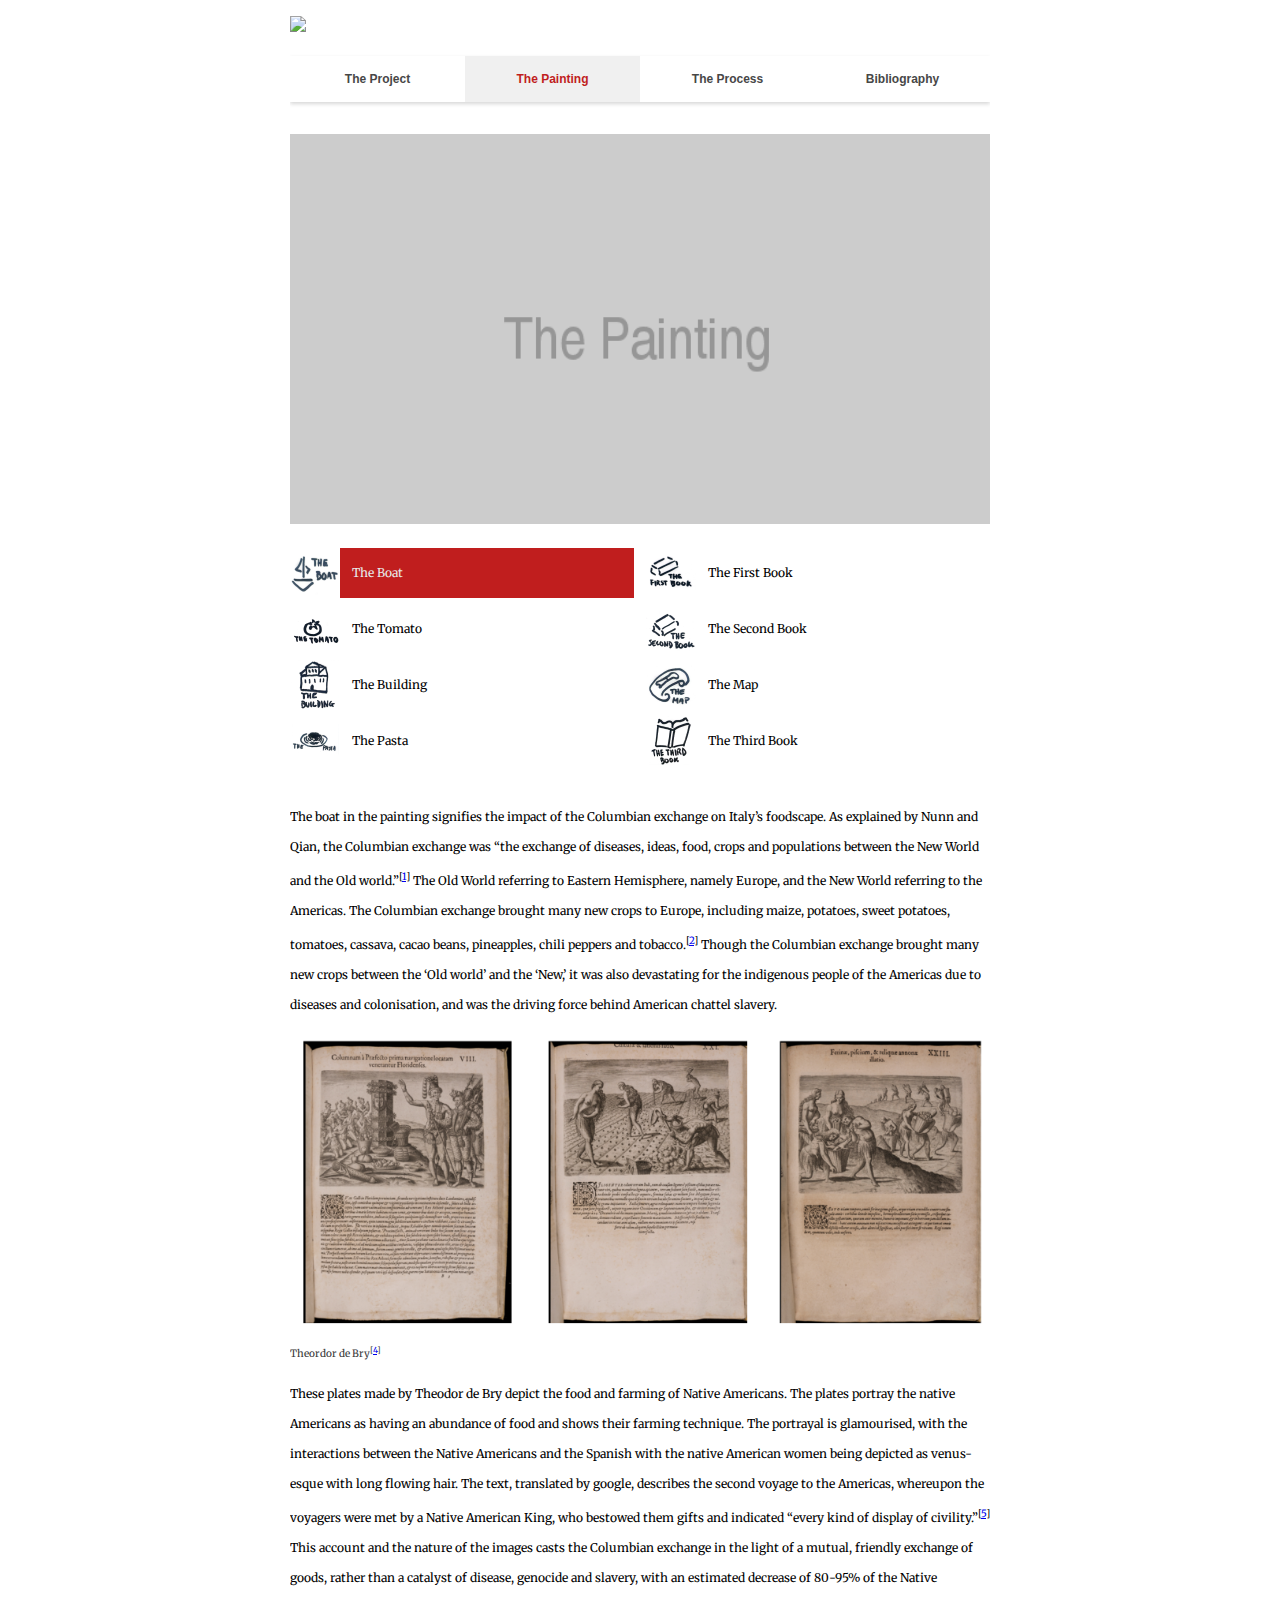
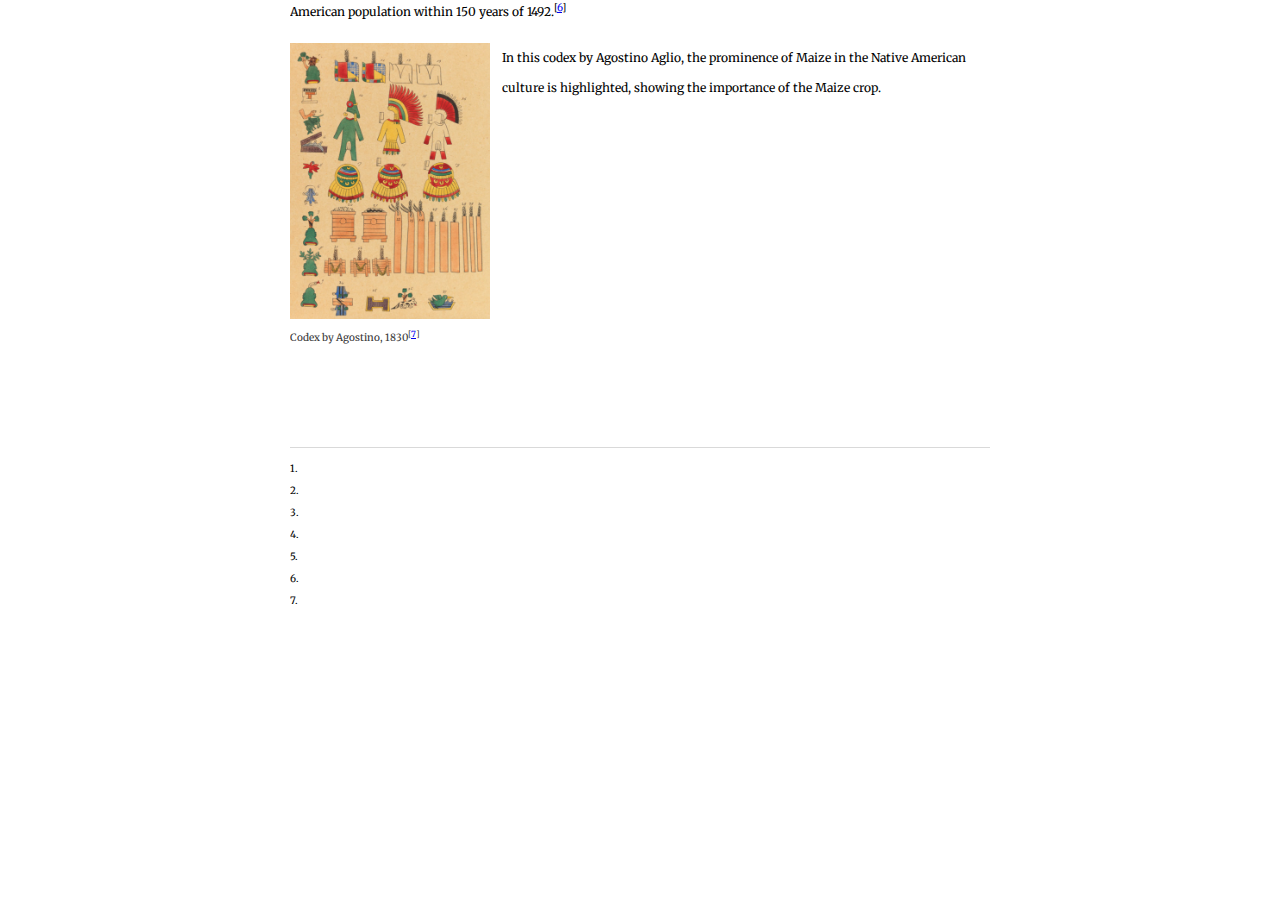
==== the_painting.html @ 98d4d51a "working painting page" ====
<!DOCTYPE html>
<html lang="en">

<head>
    <meta charset="UTF-8">
    <meta http-equiv="X-UA-Compatible" content="IE=edge">
    <meta name="viewport" content="width=device-width, initial-scale=1.0">

    <link rel="stylesheet" href="css/styles.css">
    <link rel="stylesheet" href="css/p2.css">
    <script src="js/script.js"></script>

    <link rel="preconnect" href="https://fonts.googleapis.com">
    <link rel="preconnect" href="https://fonts.gstatic.com" crossorigin>
    <link href="https://fonts.googleapis.com/css2?family=Merriweather:ital,wght@0,400;0,700;1,400;1,700&display=swap"
        rel="stylesheet">

    <title>Julia McKernan</title>
</head>

<body>
    <div class="main-wrapper">
        <img src="https://via.placeholder.com/700x100?text=Header" class="header" />

        <div class="navbar">
            <a href="the_project.html" class="n1" style="display: flex; align-items: center; justify-content: center;">
                <div>The Project</div>
            </a>
            <a href="the_painting.html" class="n2 nav_selected"
                style="display: flex; align-items: center; justify-content: center;">
                <div class="nt2">The Painting</div>
            </a>
            <a href="the_process.html" class="n3" style="display: flex; align-items: center; justify-content: center;">
                <div class="nt3">The Process</div>
            </a>
            <a href="bibliography.html" class="n4" style="display: flex; align-items: center; justify-content: center;">
                <div class="nt4">Bibliography</div>
            </a>
        </div>

        <div class="content">
            <img src="images/the_painting.png" class="the_painting_img" />


            <!--
                pin1 - the boat
                pin2 - the tomato
                pin3 - the building
                pin4 - the pasta
                pin5 - the first cookbook
                pin6 - the second cookbook
                pin7 - the map
                pin8 - the third cookbook


                boat      first book
                tomato    second book
                pasta     map
                building  third book

                1 boat(1)         2 firstbook(5)
                3 tomato(2)       4 secondbook(6)
                5 building(3)        6 map (7)
                7 pasta(4)     8 thirdbook(8)

                the order:
                pin1
                pin5
                pin2
                pin6
                pin3
                pin7
                pin4
                pin8
            -->


            <div class="painting_info_nav">
                <div class="pin1 pin_selected">
                    <img src="images/keys/key1-the_boat.png" />
                    <div class="pin1t">The Boat</div>
                </div>
                <div class="pin5">
                    <img src="images/keys/key5-the_first_book.png" />
                    <div class="pin5t">The First Book</div>
                </div>
                <div class="pin2">
                    <img src="images/keys/key2-the_tomato.png" />
                    <div class="pin2t">The Tomato</div>
                </div>
                <div class="pin6">
                    <img src="images/keys/key6-the_second_book.png" />
                    <div class="pin5t">The Second Book</div>
                </div>

                <div class="pin3">
                    <img src="images/keys/key4-the_building.png" />
                    <div class="pin3t">The Building</div>
                </div>
                <div class="pin7">
                    <img src="images/keys/key7-the_map.png" />
                    <div class="pin5t">The Map</div>
                </div>

                <div class="pin4">
                    <img src="images/keys/key3-the_pasta.png" />
                    <div class="pin4t">The Pasta</div>
                </div>
               
                
                <div class="pin8">
                    <img src="images/keys/key8-the_third_book.png" />
                    <div class="pin5t">The Third Book</div>
                </div>
            </div>

            <div class="pin_body">

                <!-- 1) THE BOAT -->
                <div class="pin1b">
                    <div class="text-block">
                        The boat in the painting signifies the impact of the Columbian exchange on Italy’s foodscape. As
                        explained by Nunn and Qian, the Columbian exchange was “the exchange of diseases, ideas, food,
                        crops and populations between the New World and the Old world.”<sup>[<a
                                href="#bibliography">1</a>]</sup> The Old World referring to
                        Eastern Hemisphere, namely Europe, and the New World referring to the Americas. The Columbian
                        exchange brought many new crops to Europe, including maize, potatoes, sweet potatoes, tomatoes,
                        cassava, cacao beans, pineapples, chili peppers and tobacco.<sup>[<a
                                href="#bibliography">2</a>]</sup> Though the Columbian exchange
                        brought many new crops between the ‘Old world’ and the ‘New,’ it was also devastating for the
                        indigenous people of the Americas due to diseases and colonisation, and was the driving force
                        behind American chattel slavery.
                    </div>
                    <div style="height: 12px;"></div>
                    <div style="width: 100%" class="image_box">
                        <img class="centered-image" src="images/keys/key1/three.png" />
                        <div class="caption">Theordor de Bry<sup>[<a href="#bibliography">4</a>]</sup></div>
                    </div>
                    <div style="height: 16px;"></div>
                    <div class="text-block">
                        These plates made by Theodor de Bry depict the food and farming of Native Americans. The plates
                        portray the native Americans as having an abundance of food and shows their farming technique.
                        The portrayal is glamourised, with the interactions between the Native Americans and the Spanish
                        with the native American women being depicted as venus-esque with long flowing hair. The text,
                        translated by google, describes the second voyage to the Americas, whereupon the voyagers were
                        met by a Native American King, who bestowed them gifts and indicated “every kind of display of
                        civility.”<sup>[<a href="#bibliography">5</a>]</sup> This account and the nature of the images
                        casts the Columbian exchange in the light
                        of a mutual, friendly exchange of goods, rather than a catalyst of disease, genocide and
                        slavery, with an estimated decrease of 80-95% of the Native American population within 150 years
                        of 1492.<sup>[<a href="#bibliography">6</a>]</sup>
                    </div>
                    <div style="height: 16px;"></div>
                    <div class="op2-left">
                        <div style="width: 200px" class="image_box">
                            <img src="images/keys/key1/second.png" />
                            <div class="caption">Codex by Agostino, 1830<sup>[<a href="#bibliography">7</a>]</sup></div>
                        </div>
                        <div class="text-block">In this codex by Agostino Aglio, the prominence of Maize in the Native
                            American culture is highlighted, showing the importance of the Maize crop.
                        </div>
                        <div style="height: 16px;"></div>

                    </div>
                    <div style="height: 12px;"></div>

                    <div id="bibliography">
                        <div class="bib-item">
                            <span>1. </span>
                        </div>
                        <div style="height: 4px"></div>
                        <div class="bib-item">
                            <span>2. </span>
                        </div>
                        <div style="height: 4px"></div>
                        <div class="bib-item">
                            <span>3. </span>
                        </div>
                        <div style="height: 4px"></div>
                        <div class="bib-item">
                            <span>4. </span>
                        </div>
                        <div style="height: 4px"></div>
                        <div class="bib-item">
                            <span>5. </span>
                        </div>
                        <div style="height: 4px"></div>
                        <div class="bib-item">
                            <span>6. </span>
                        </div>
                        <div style="height: 4px"></div>
                        <div class="bib-item">
                            <span>7. </span>
                        </div>
                    </div>
                </div>

                <!-- 2) THE TOMATO -->
                <div class="pin2b">
                    <div class="pin2b_wrapper">
                        <div class="text-block">
                            The tomato appears in the painting as an example of the impact of food from the Americas on
                            Italian cuisine. Though other influential foods such as the potato and eggplant came to
                            Europe had massive impacts, for Italian cuisine, none were so influential as the Tomato. The
                            focus on the tomato in my research is partly due to its symbolism in representing all foods
                            brought by the Columbian Exchange, but mostly it is to highlight the tremendous impact that
                            one element can have on an entire culture. The tomato is synonymous with Italian food
                            throughout the world today, and its journey onto the plate of Italy is intrinsically linked
                            with the evolution of Italian cuisine into what it is today.
                        </div>
                        <div class="para-break"></div>
                        <div class="text-block">Though the tomato was known to be in Italy as early as 1548, it wasn’t
                            widely consumed for around three hundred years after its initial debut.<sup>[<a
                                    href="#bibliography">8</a>]</sup> One reason the
                            tomato did not catch on in popularity is its association with the belladonna plant, with
                            people believing it to be poisonous. Tomatoes were described by Pietro Antonio Michiel, a
                            1500s Venetian botanist as “dangerous and harmful” and causing “eye diseases and headaches”
                            and was “thought to have potent magical and hallucinatory powers.”<sup>[<a
                                    href="#bibliography">9</a>]</sup> Vegetables in general
                            were seen with distrust at this time in Italy, they “were always vilified, as they got
                            trapped in the body’s membranes and putrefied.”<sup>[<a href="#bibliography">10</a>]</sup>
                            The tomato slowly grew in popularity, with
                            it appearing in a 1759 survey as “among the fruits prized by men as foodstuffs or as
                            condiments.”<sup>[<a href="#bibliography">11</a>]</sup> Though the tomato gained traction,
                            it stayed mostly rural at the time, by the
                            1790s, the tomato was localised to mostly southern coastal areas and the islands Sardinia
                            and Sicily, which had Spanish influence, as Spain more readily adopted the tomato into their
                            cuisine.<sup>[<a href="#bibliography">12</a>]</sup> By the early 1800s, however tomatoes had
                            spread in popularity to be “cultivated in
                            all market and kitchen gardens.”<sup>[<a href="#bibliography">13</a>]</sup> Thus, tomatoes
                            came to be one of the most influential and
                            pivotal foods in Italian cuisine. Their journey showcases the immense amount of change that
                            Italy underwent in both culture and cuisine.
                        </div>
                        <div id="bibliography">
                            <div class="bib-item">
                                <span>1. </span>
                            </div>
                            <div style="height: 4px"></div>
                            <div class="bib-item">
                                <span>2. </span>
                            </div>
                            <div style="height: 4px"></div>
                            <div class="bib-item">
                                <span>3. </span>
                            </div>
                            <div style="height: 4px"></div>
                            <div class="bib-item">
                                <span>4. </span>
                            </div>
                            <div style="height: 4px"></div>
                            <div class="bib-item">
                                <span>5. </span>
                            </div>
                            <div style="height: 4px"></div>
                            <div class="bib-item">
                                <span>6. </span>
                            </div>
                        </div>
                    </div>

                </div>


                <!-- 3) THE BUILDING -->
                <div class="pin3b">
                    <div class="text-block">
                        The building in the painting is from the Botanical Gardens and Museum in Pisa, which was founded
                        by Botanist Luca Ghini and supported by Cosimo I de Medici.<sup>[<a
                                href="#bibliography">14</a>]</sup> It is the first place the Tomato
                        was recorded to be in Italy in October 1548.<sup>[<a href="#bibliography">15</a>]</sup> Medici
                        was presented a basket of “pomidoro” that
                        had been sent to him. It was “the first time the strange new fruit was given a name, anywhere in
                        Europe.”<sup>[<a href="#bibliography">16</a>]</sup> The gardens were also used to grow many new
                        species from the Columbian exchange, with
                        “Cosimo attempt[ing] to import and acclimatize various American Plants,”<sup>[<a
                                href="#bibliography">17</a>]</sup> and “Ghini enrich[ing]
                        the garden with exotic species.”<sup>[<a href="#bibliography">18</a>]</sup> The gardens are
                        likely the first place for Tomatoes to be
                        grown in Italy, and this, along with the other American plants, make the garden an extremely
                        important place for the evolution of Italian food through the infusion of crops from the ‘New
                        World’.
                    </div>
                    <div id="bibliography">
                        <div class="bib-item">
                            <span>1. </span>
                        </div>
                        <div style="height: 4px"></div>
                        <div class="bib-item">
                            <span>2. </span>
                        </div>
                        <div style="height: 4px"></div>
                        <div class="bib-item">
                            <span>3. </span>
                        </div>
                        <div style="height: 4px"></div>
                        <div class="bib-item">
                            <span>4. </span>
                        </div>
                        <div style="height: 4px"></div>
                        <div class="bib-item">
                            <span>5. </span>
                        </div>
                        <div style="height: 4px"></div>
                        <div class="bib-item">
                            <span>6. </span>
                        </div>
                    </div>
                </div>

                <!-- 4) THE PASTA -->
                <div class="pin4b">
                    <div class="op2-left">
                        <div style="width: 300px" class="image_box">
                            <img src="images/keys/key4/the_pasta.png">
                            <div class="caption">Saverio Della Gatta “Two works: Eating Spaghetti Outdoors and Priest on
                                a Walk” 1805<sup>[<a href="#bibliography">21</a>]</sup></div>
                        </div>
                        <div class="text-block">
                            The bowl of pasta is included to celebrate Italy’s most ubiquitous dish. The red tomato
                            sauce further establishes the bond between tomatoes and Italian cuisine and shows how
                            something can grow in cultural significance. Pasta with a sauce of tomatoes can be seen as
                            early as 1880s Naples, where “for those who could afford it, tomatoes […] form the customary
                            seasoning for macaroni, and not a day goes by when they don’t appear on the table of the
                            middle class.”<sup>[<a href="#bibliography">19</a>]</sup> Pasta became a main feature of
                            Italian cuisine in the middle ages and “has
                            emerged as the symbol of Italian culinary genius […] both in its national identity and in
                            its regional diversity.”2 Therefore, displaying pasta, particularly with the now standard
                            tomato sauce, accentuates the<sup>[<a href="#bibliography">20</a>]</sup> significance of the
                            dish in Italian cuisine, as well as its
                            history and its adaptability, with all Italian regions having their own interpretation of
                            the fundamental dish.
                        </div>
                    </div>
                    <div id="bibliography">
                        <div class="bib-item">
                            <span>1. </span>
                        </div>
                        <div style="height: 4px"></div>
                        <div class="bib-item">
                            <span>2. </span>
                        </div>
                        <div style="height: 4px"></div>
                        <div class="bib-item">
                            <span>3. </span>
                        </div>
                        <div style="height: 4px"></div>
                        <div class="bib-item">
                            <span>4. </span>
                        </div>
                        <div style="height: 4px"></div>
                        <div class="bib-item">
                            <span>5. </span>
                        </div>
                        <div style="height: 4px"></div>
                        <div class="bib-item">
                            <span>6. </span>
                        </div>
                    </div>
                </div>

                <!-- 5) THE FIRST COOKBOOK -->
                <div class="pin5b">
                    <div class="text-block">
                        The purpose of this project is to look at how a cuisine transforms and evolves. Though,
                        naturally, any and all culture will organically change and evolve over time; this project is
                        particularly interested in the dramatic overturn of Italian cuisine that happened from the
                        introduction of foods from the ‘New World’ to the time of unification and the political
                        ramifications of a unified cuisine. First, it was discussed how the tomato and its journey from
                        the Americas symbolised a great time of change and a pivotal introduction of what is now a
                        staple of Italian food. Now, we shall discuss the impact of literature on Italian cuisine; how
                        codifying and memorialising something as intangible and regional as an ever evolving and ever
                        changing fare of food elevates it into a cultural consciousness. The act of creating a cookbook
                        solidifies cuisine at that point in time and prepares the foundation for the next step. This
                        brings us to Antonio Latini. Latini was a cook, steward, banquet manager and author.<sup>[<a
                                href="#bibliography">22</a>]</sup> Published
                        in 1692-1694, Latini’s book “Lo Scalco Alla Moderna” (The Modern Steward), is particularly
                        notable as it marks the transition of Italian food from “the earlier courtly style Italian
                        cooking to the new French style that came to dominate European cooking during the eighteenth
                        century.”<sup>[<a href="#bibliography">23</a>]</sup> Latini’s focus on “local ingredients and
                        local practices” as well as “his attempt to
                        join local styles with international traditions,”<sup>[<a href="#bibliography">24</a>]</sup>
                        shows that though the French influence was
                        accelerating in the upper class Italian foodscape, a cuisine of its own was beginning to emerge
                        and be recorded.
                    </div>
                    <div style="height: 16px;"></div>
                    <div class="op2-left">
                        <div style="width: 200px" class="image_box">
                            <img src="images/keys/key5/pic5.jpg">
                            <div class="caption"></div>
                        </div>
                        <div class="text-block">
                            Here is an image from Lo scalco alla moderna, engraved by Francisco de grado.<sup>[<a
                                    href="#bibliography">25</a>]</sup> This image
                            shows how Latini’s book was concerned not only with food, but also with the art of hosting
                            and eating. His book dealt with cuisine in a very artistic manner.
                        </div>
                    </div>
                </div>

                <!-- 6) THE SECOND BOOK -->
                <div class="pin6b">
                    <div class="op2-right">
                        <div style="width: 200px" class="image_box">
                            <img src="images/keys/key6/vincenzo.png">
                            <div class="caption">Portrait of Vincenzo Corrado<sup>[<a href="#bibliography">28</a>]</sup></div>
                        </div>
                        <div class="text-block">
                            The second cookbook displayed in the painting is representative of the works of Vincenzo
                            Corrado.
                            Corrado first published his cookbook “Il Cuoco Galante” (The Gallant Cook) in 1773.
                            Corrado’s
                            cookbook was very successful and influential, having ten editions published from 1773 to
                            1830.<sup>[<a href="#bibliography">26</a>]</sup>
                            In
                            Corrado’s cookbook, he speaks about his desire to instil a more refined and Italian way of
                            cooking,
                            and of how the Italian cuisine has been subsumed by influence from foreign lands. He credits
                            Antonio
                            Latini with trying to establish a more elegant cuisine with his book, though remarks on how
                            Italian
                            cuisine is still lacking elegance, delicacy and good taste. He writes “In recent times,
                            there
                            were
                            some Italians who, disgusted by antiquity on this subject, tried to replace the old with a
                            new,
                            more
                            gentle and convincing [cuisine], in the matter of preparation and seasoning.”<sup>[<a href="#bibliography">27</a>]</sup> He also
                            speaks
                            most
                            concernedly of Naples, where both he and Latini primarily resided. This ambition to
                            establish a
                            more
                            refined and Italian cuisine in both Naples and wider Italy, shows the drive to a more
                            unified
                            and
                            culturally rich cuisine, rather than one overly influenced by foreign cultures.
                        </div>
                    </div>
                    <div style="height: 24px"></div>
                    <div class="text-block">Here are the excepts from Corrado’s book which have been translated and
                        discussed. The translation was aided by Google, but was largely my own understanding of the
                        Italian Language, therefore the quotes approximate what was said.
                    </div>
                    <div style="height: 12px"></div>
                    <div class="mid-gallery">
                        <div style="width: 320px" class="image_box">
                            <img src="images/keys/key6/para1.png">
                        </div>
                        <div style="width: 320px" class="image_box">
                            <img src="images/keys/key6/para2.png">
                        </div>
                    </div>

                </div>

                <!-- 7) THE MAP -->
                <div class="pin7b">
                    <div class="text-block">
                        The map of Italy with the clear divide between north and south represents the strong cultural,
                        linguistic, financial and political divide between north and south Italy both at the time being
                        discussed, but also through to present day. These divides between regions are important to
                        discuss as, particularly due to cultural and linguistic divides, Italian cuisine was, for a long
                        time, fragmented and somewhat isolated. As the goal of this project is to explore how major
                        political and cultural events impact cuisine and vice versa, the fragmentation of Italy and the
                        subsequent fragmentation of cuisine is pivotal in this discussion. The divide between north and
                        south Italy is self-evident, as stated by Huysseune “it would be absurd to deny regional
                        differences within Italy, and the deep roots these differences have in history.”<sup>[<a href="#bibliography">29</a>]</sup> The divide
                        between north and south is certainly cultural, though more measurably, economic and political,
                        Missiaia writes “Italy has been characterised, throughout its unitary history, by large regional
                        differentials in income, level of industrialization, and development.”<sup>[<a href="#bibliography">30</a>]</sup> The link between food
                        and territory is discussed by Hibberd, who argues that “the rise of nationalist sentiment led to
                        the formation of an Italian food culture.”<sup>[<a href="#bibliography">31</a>]</sup> Hibberd discusses the specific differences between
                        the north and south cuisines, noting how “the south relies upon dried pasta whereas many of the
                        famous dishes of the centre use fresh [and] in the north, rice and polenta have tended to serve
                        the staple function taken be pasta across the rest of the country.”<sup>[<a href="#bibliography">32</a>]</sup> Hibberd also speaks about
                        how the reality of a multi-faceted, multi-cultural Italian cuisine is contrasted by the global
                        understanding of a more unified exported cultural image, stating “Italian national cuisine sits
                        rather uneasily between global versions of popular Italian dishes and more autonomist demands
                        that place emphasis on regional or local cuisines.”<sup>[<a href="#bibliography">33</a>]</sup> Therefore, though this project discusses
                        Italian cuisine holistically, looking at great movements, impacts, and consolidations, regional
                        differences must be acknowledged, as well as how economic, political and linguistic differences
                        play a role in the variation in Italian cuisine. However, this project is concerned not only
                        with the political and cultural impact upon food, but the impact of food on the political and
                        cultural. This brings us to our next segment, Pellegrino Artusi and Unification through food.
                    </div>
                    <div style="height: 24px"></div>
                    <div class="mid-gallery">
                        <div style="width: 262px" class="image_box">
                            <img src="images/keys/key6/map1.jpg">
                            <div class="caption">Here is a map of 1838 pre-unification Italy,
                                showing the different regions and the
                                clear north south divide, one which was
                                never truly resovled.<sup>[<a href="#bibliography">34</a>]</sup> (second map<sup>[<a href="#bibliography">35</a>]</sup>)
                            </div>
                        </div>
                        <div style="width: 250px" class="image_box">
                            <img src="images/keys/key6/map2.jpg">
                            <div class="caption">This map shows 1882 post-unification Italy. Though Italy is now
                                seemingly united, there are many divisions along cultural and economic lines which
                                prevail.
                            </div>
                        </div>
                    </div>
                </div>


                <!-- 8) THE THIRD BOOK -->
                <div class="pin8b">
                    <div class="text-block">
                        The third cookbook in the painting represents “La scienza in cucina e l’arte di mangiar bene”
                        (Science in the kitchen and the art of eating well) first published in 1891 By Pellegrino
                        Artusi. Artusi is an important figure to discuss for this subject as his work was explicitly in
                        service of the development of a national identity through cuisine. Following the Italian
                        unification, or “Il Risorgimento” of 1861, Italy experienced many social and political problems.
                        Helstosky writes “the 1890s in Italy were a decade of political conflict, food riots, the
                        founding of the Italian Socialist Party and the first year of industrialisation.”<sup>[<a href="#bibliography">36</a>]</sup> A large
                        problem with burgeoning Italy was facing was a distinct lack of a common cultural identity. One
                        of the most pivotal elements of this problem was the linguistic barriers of the time, as at the
                        time of unification “less than 10% of the Italian population could speak the national language”<sup>[<a href="#bibliography">37</a>]</sup>
                        The inability for effective communication between regions hampered the emergence of a national
                        identity and, consequently, a national cuisine. Pellegrino Artusi was a nationalist and
                        “advocated a national homogenisation of existing food habits.”<sup>[<a href="#bibliography">38</a>]</sup> His book, ‘science in the
                        kitchen’ was written to “bring Italians together through food consumption” and to “complem[ent]
                        and bolst[er] the efforts of the Italian government to bring together disparate populations of
                        citizens at a difficult time.”<sup>[<a href="#bibliography">39</a>]</sup>
                    </div>
                    <div class="para-break"></div>
                    <div class="text-block">
                        Through his book, Pellegrino provided “a common language about the kinds of foods available in
                        Italy and the ways in which Italians prepared them”<sup>[<a href="#bibliography">40</a>]</sup> Artusi did this by weaving together
                        traditional Italian with vernacular elements, giving people a practical language through which
                        to discuss food. Artusi “wanted to be understood by all Italians [and] to provide a kind of
                        paternal mediation between Italian and various dialect traditions.”<sup>[<a href="#bibliography">41</a>]</sup> ‘La scienza in cucina’
                        “brought together and codified many dishes from the Italian peninsula, turning those dishes into
                        a template of Italian national identity.”<sup>[<a href="#bibliography">42</a>]</sup> Artusi expressed his wish for his book to be
                        accessible to all Italians, stating “with my manual, [..] one need only know how to hold a
                        wooden spoon to work something out,”<sup>[<a href="#bibliography">43</a>]</sup> and expressing that “it is not for money, nor the pursuit
                        of honor in an art that the unjust world wishes to appear to revile, but in the conviction that
                        I am doing something useful for the public, that I now reprint.”<sup>[<a href="#bibliography">44</a>]</sup> It is also clear in his book
                        how Artusi wished to honour the differences between regions while bringing them together, often
                        comparing the techniques of different regions.<sup>[<a href="#bibliography">45</a>]</sup> When first published, ‘La scienza in cucina,’
                        contained 475 recipes. However, by 1910, and its fourteenth edition, the book had 773 recipes,
                        due to readers who had “mailed recipes and suggestions to Artusi, who added them to the
                        collection.”<sup>[<a href="#bibliography">46</a>]</sup> This shows Artusi’s dedication to making his tome as comprehensive and reflective
                        of regional and diverse Italian cuisine as possible, “the exchange of letters and the recipes
                        [were] sent to Artusi from every city in Italy.”<sup>[<a href="#bibliography">47</a>]</sup> Thus, a national culinary identity was
                        constructed within ‘La scienza in cucina,’ and Italians were given the linguistic tools and
                        exposure necessary to begin to organically coalesce disparate regional fare into a cohesive
                        Italian cuisine, with Artusi’s “work […] now considered the canon for Italy.”<sup>[<a href="#bibliography">48</a>]</sup>
                    </div>
                </div>
            </div>
</body>

</html>
---- css/styles.css ----
/* CSS RESET */

*,
*::before,
*::after {
  box-sizing: border-box;
}
* {
    margin: 0;
}
html {
    font-size: 62.5%;
    font-family: 'Merriweather', 'Times New Roman', Times, serif;
    line-height: 18px;
}

body {
    min-height: 100vh;
}

.text-block {
    font-size: 12px;
    line-height: 30px;
}


:root {
    --para-dg-1: 32px;
    --para-dg-2: 24px;
    --para-dg-3: 16px;
    --para-dg-4: 4px;

    --red-trim: #C01E1E;
    --nav-selected-bg: #F0F0F0;
    --nav-unselected-clr: #474747;
}


.main-wrapper {
    padding-top: 16px;
    margin: 0 auto;
    width: 700px;
    overflow: hidden;
    padding-bottom: 100px;
}


.header {
    margin-bottom: 18px;
}

.footer {
    text-align: center;
    color: gray;
    padding: 1rem;
    bottom: 0;
    width: 100%;
}



.navbar {
    display: grid;
    grid-template-columns: 1fr 1fr 1fr 1fr;
    box-shadow: 0px 2px 4px rgba(0, 0, 0, 0.16);
    height: 46px;
}

.navbar > a {
    text-decoration: none;
    font-family: Arial, Helvetica, sans-serif;
    font-weight: bold;
    font-size: 1.2rem;
    color: var(--nav-unselected-clr);

    display: flex;
    justify-content: center;
    align-items: center;
}

.navbar > a:hover {
    cursor: pointer;
    background-color: var(--nav-selected-bg);
    color: var(--red-trim);
}

.nav_selected {
    background-color: var(--nav-selected-bg);
}

.nav_selected > div {
    color: var(--red-trim);
}






.para-h1 {
    font-weight: 700;
    font-size: 16px;
    margin-bottom: 32px;
}

.para-h2 {
    font-weight: 700;
    font-size: 13px;
    margin-bottom: 16px;
}

.para-break {
    height: 16px;
}

.para-h2-break {
    height: 32px;
}

.divider {
    margin: 0 auto;
    width: 80%;
    height: 1px;
    background-color: var(--red-trim);
    margin-top: 24px;
    margin-bottom: 24px;
}


#bibliography {
    border-top: 1px solid #D9D9D9;
    margin-top: 76px;
    padding-top: 12px;
}

.caption {
    font-size: 10px;
    color: #383838;
}


.image_box img {
    width: inherit;
}

.image_box div {
    width: inherit;
}

.image_box {
    display: inline;
}
---- css/p2.css ----
:root {
    --pin_selected_bg_clr: #C01E1E;
    --pin_selected_clr: #E8E8E8;
}

.the_painting_img {
    width: 100%;
}

.content {
    margin-top: 32px;
}

.pin2b, .pin3b, .pin4b, .pin5b, .pin6b, .pin7b, .pin8b {
    display: none;
}

.pin_body {
    margin-bottom: 200px;
}

.painting_info_nav {
    display: grid;
    gap: 6px 12px;
    grid-template-columns: 1fr 1fr;
    margin-top: 18px;
    margin-bottom: 36px;
}

.painting_info_nav > div {
    display: flex;
    align-items: center;
}

.painting_info_nav > div > div {
    margin-left: 12px;
    font-size: 12px;
}

.pin_selected, .painting_info_nav > div:hover{
    background-color: var(--pin_selected_bg_clr);
    color: var(--pin_selected_clr);
}

.painting_info_nav > div:hover {
    cursor: pointer;
}

.pin_unselected {
    background-color: white;
    color: black;
}



/* Picture embedding styling */

.pin2b_wrapper {
    display: flex;
    flex-direction: column;
}

.op2-left {
    overflow: hidden;
}

.op2-left > .image_box {
    margin: 0 12px 12px 0;
    float: left;
}


.op2-right > .image_box {
    float: right;
    margin: 0 0 12px 12px;
}


.painting_info_nav img {
    width: 50px;
}

.centered-image {
    width: 100%;
}


.mid-gallery {
    display: flex;
    column-gap: 30px;
    justify-content: center;
}
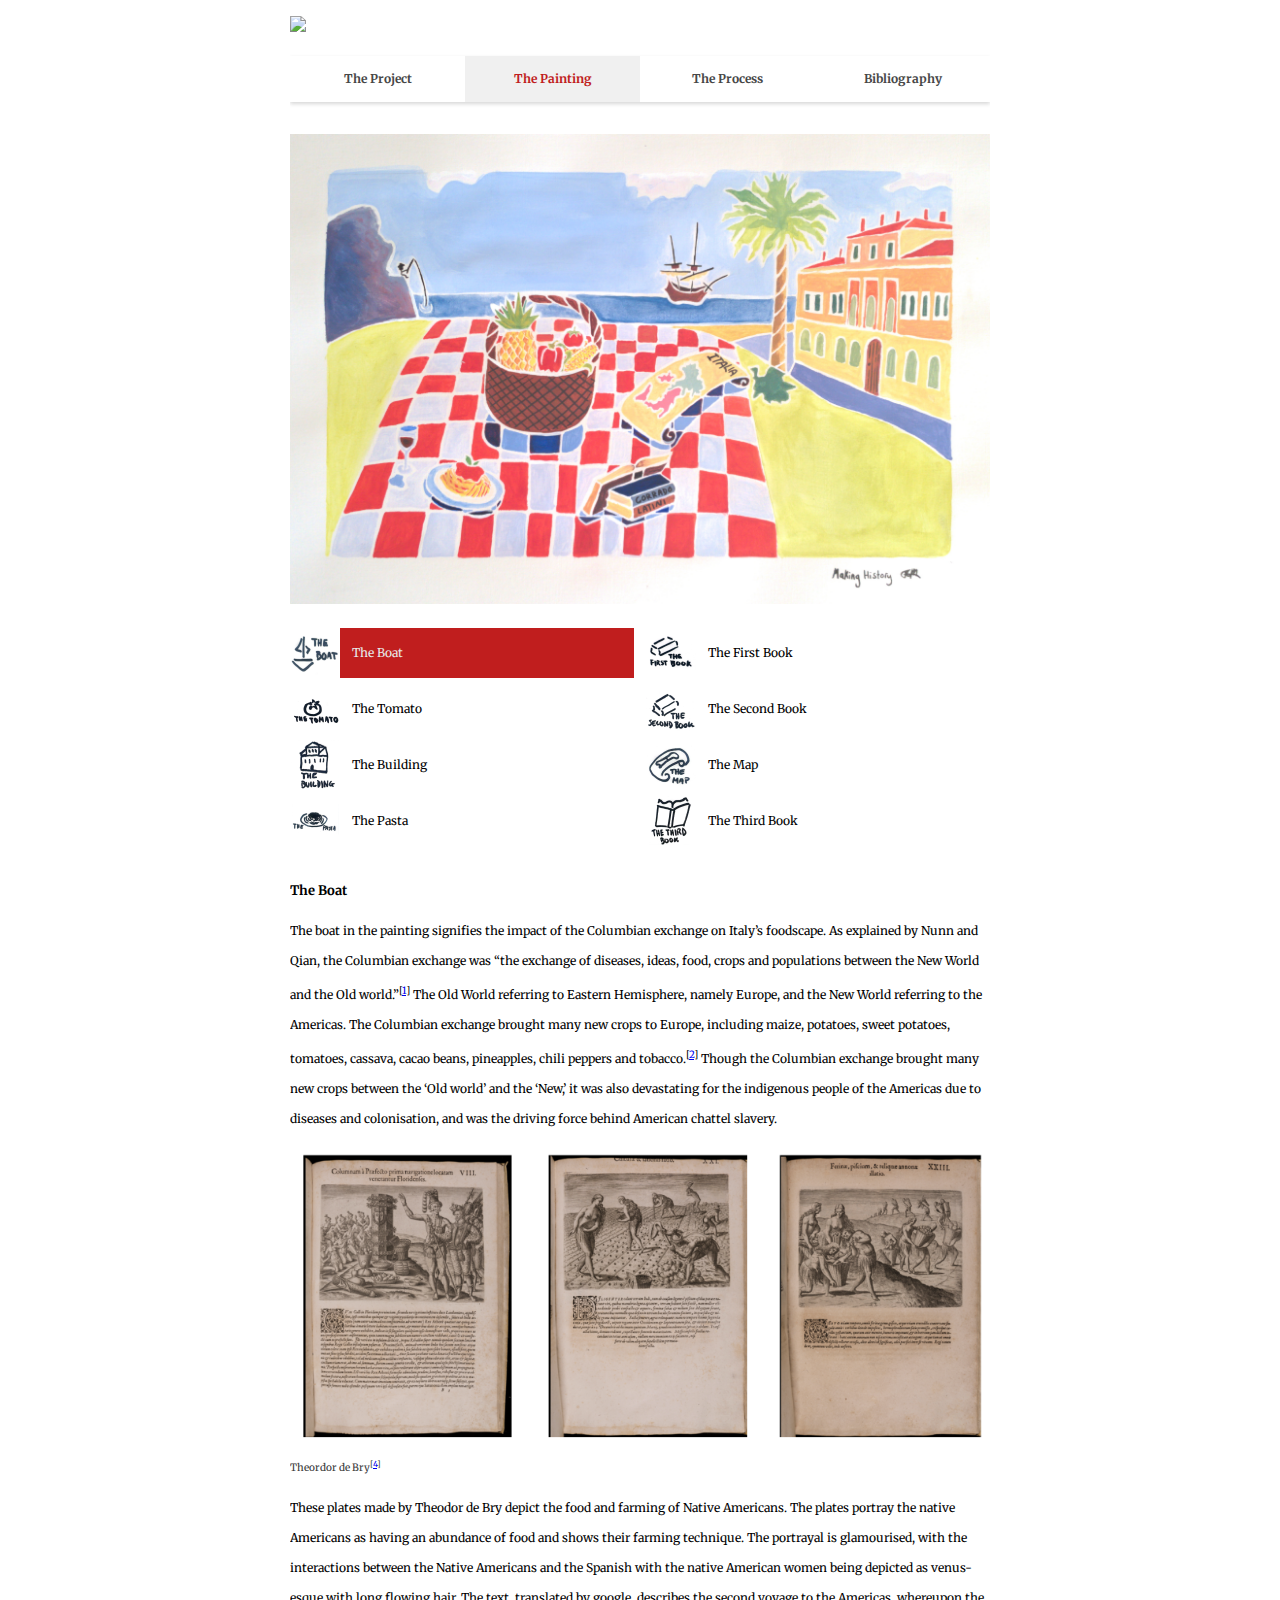
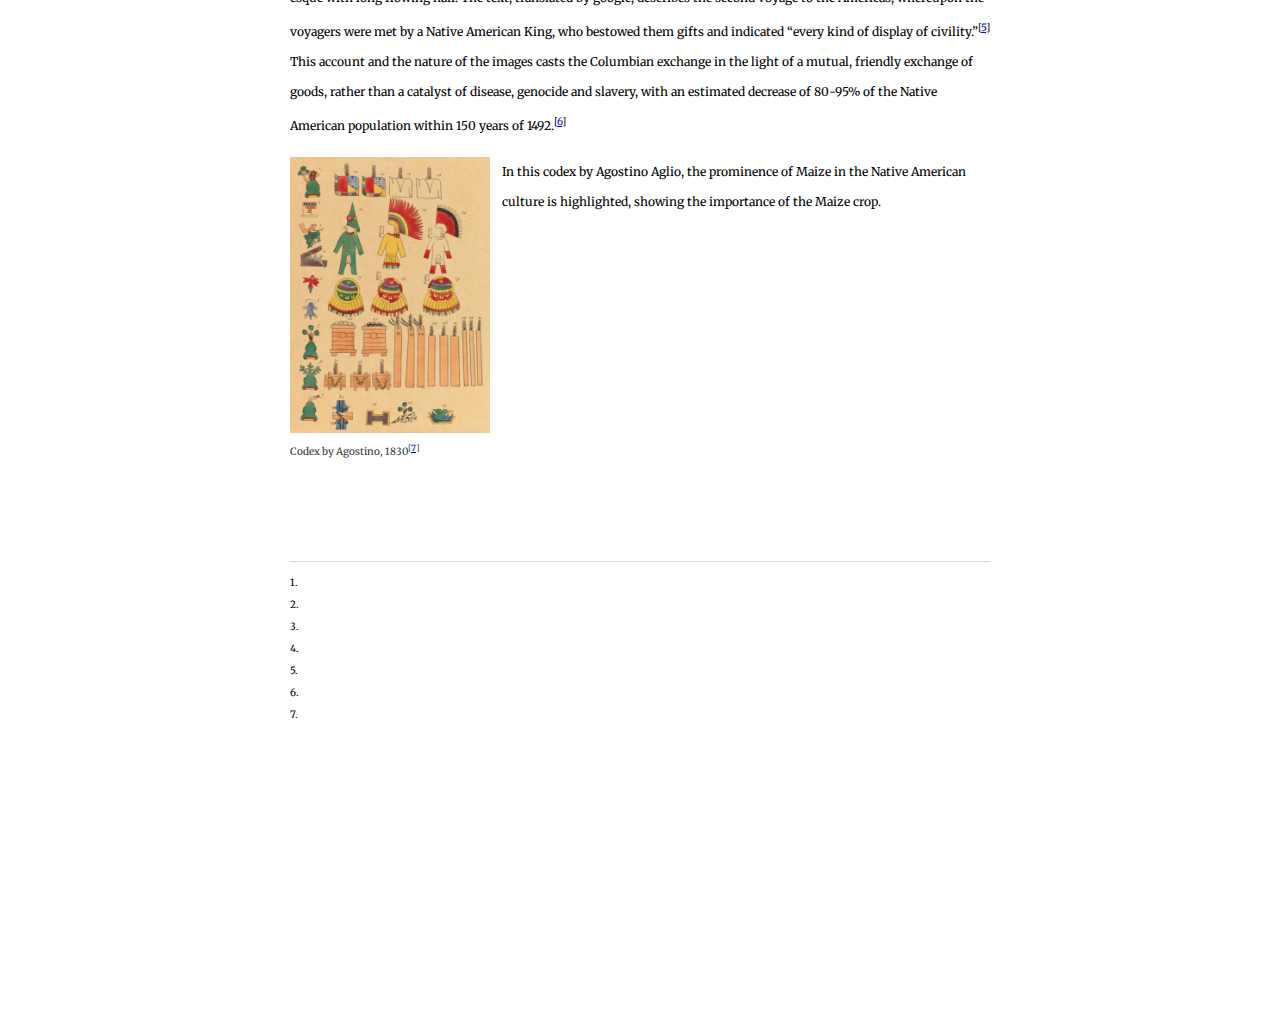
==== commit 2f45b423: "updated" ====
--- a/the_painting.html
+++ b/the_painting.html
@@ -39,7 +39,7 @@
         </div>
 
         <div class="content">
-            <img src="images/the_painting.png" class="the_painting_img" />
+            <img src="images/the_painting.jpg" class="the_painting_img" />
 
 
             <!--
@@ -118,6 +118,7 @@
 
                 <!-- 1) THE BOAT -->
                 <div class="pin1b">
+                    <div class="para-h2">The Boat</div>
                     <div class="text-block">
                         The boat in the painting signifies the impact of the Columbian exchange on Italy’s foodscape. As
                         explained by Nunn and Qian, the Columbian exchange was “the exchange of diseases, ideas, food,
@@ -198,6 +199,7 @@
                 <!-- 2) THE TOMATO -->
                 <div class="pin2b">
                     <div class="pin2b_wrapper">
+                        <div class="para-h2">The Tomato</div>
                         <div class="text-block">
                             The tomato appears in the painting as an example of the impact of food from the Americas on
                             Italian cuisine. Though other influential foods such as the potato and eggplant came to
@@ -264,6 +266,7 @@
 
                 <!-- 3) THE BUILDING -->
                 <div class="pin3b">
+                    <div class="para-h2">The Building</div>
                     <div class="text-block">
                         The building in the painting is from the Botanical Gardens and Museum in Pisa, which was founded
                         by Botanist Luca Ghini and supported by Cosimo I de Medici.<sup>[<a
@@ -310,6 +313,7 @@
 
                 <!-- 4) THE PASTA -->
                 <div class="pin4b">
+                    <div class="para-h2">The Pasta</div>
                     <div class="op2-left">
                         <div style="width: 300px" class="image_box">
                             <img src="images/keys/key4/the_pasta.png">
@@ -361,6 +365,7 @@
 
                 <!-- 5) THE FIRST COOKBOOK -->
                 <div class="pin5b">
+                    <div class="para-h2">The First Cookbook</div>
                     <div class="text-block">
                         The purpose of this project is to look at how a cuisine transforms and evolves. Though,
                         naturally, any and all culture will organically change and evolve over time; this project is
@@ -401,6 +406,7 @@
 
                 <!-- 6) THE SECOND BOOK -->
                 <div class="pin6b">
+                    <div class="para-h2">The Second Book</div>
                     <div class="op2-right">
                         <div style="width: 200px" class="image_box">
                             <img src="images/keys/key6/vincenzo.png">
@@ -439,10 +445,7 @@
                         </div>
                     </div>
                     <div style="height: 24px"></div>
-                    <div class="text-block">Here are the excepts from Corrado’s book which have been translated and
-                        discussed. The translation was aided by Google, but was largely my own understanding of the
-                        Italian Language, therefore the quotes approximate what was said.
-                    </div>
+                    
                     <div style="height: 12px"></div>
                     <div class="mid-gallery">
                         <div style="width: 320px" class="image_box">
@@ -452,11 +455,16 @@
                             <img src="images/keys/key6/para2.png">
                         </div>
                     </div>
+                    <div class="caption">Here are the excepts from Corrado’s book which have been translated and
+                        discussed. The translation was aided by Google, but was largely my own understanding of the
+                        Italian Language, therefore the quotes approximate what was said.
+                    </div>
 
                 </div>
 
                 <!-- 7) THE MAP -->
                 <div class="pin7b">
+                    <div class="para-h2">The Map</div>
                     <div class="text-block">
                         The map of Italy with the clear divide between north and south represents the strong cultural,
                         linguistic, financial and political divide between north and south Italy both at the time being
@@ -492,14 +500,14 @@
                             <div class="caption">Here is a map of 1838 pre-unification Italy,
                                 showing the different regions and the
                                 clear north south divide, one which was
-                                never truly resovled.<sup>[<a href="#bibliography">34</a>]</sup> (second map<sup>[<a href="#bibliography">35</a>]</sup>)
+                                never truly resolved.<sup>[<a href="#bibliography">34</a>]</sup>
                             </div>
                         </div>
                         <div style="width: 250px" class="image_box">
                             <img src="images/keys/key6/map2.jpg">
                             <div class="caption">This map shows 1882 post-unification Italy. Though Italy is now
                                 seemingly united, there are many divisions along cultural and economic lines which
-                                prevail.
+                                prevail.<sup>[<a href="#bibliography">35</a>]</sup>
                             </div>
                         </div>
                     </div>
@@ -508,6 +516,7 @@
 
                 <!-- 8) THE THIRD BOOK -->
                 <div class="pin8b">
+                    <div class="para-h2">The Third Book</div>
                     <div class="text-block">
                         The third cookbook in the painting represents “La scienza in cucina e l’arte di mangiar bene”
                         (Science in the kitchen and the art of eating well) first published in 1891 By Pellegrino
--- a/css/styles.css
+++ b/css/styles.css
@@ -70,7 +70,6 @@
 
 .navbar > a {
     text-decoration: none;
-    font-family: Arial, Helvetica, sans-serif;
     font-weight: bold;
     font-size: 1.2rem;
     color: var(--nav-unselected-clr);
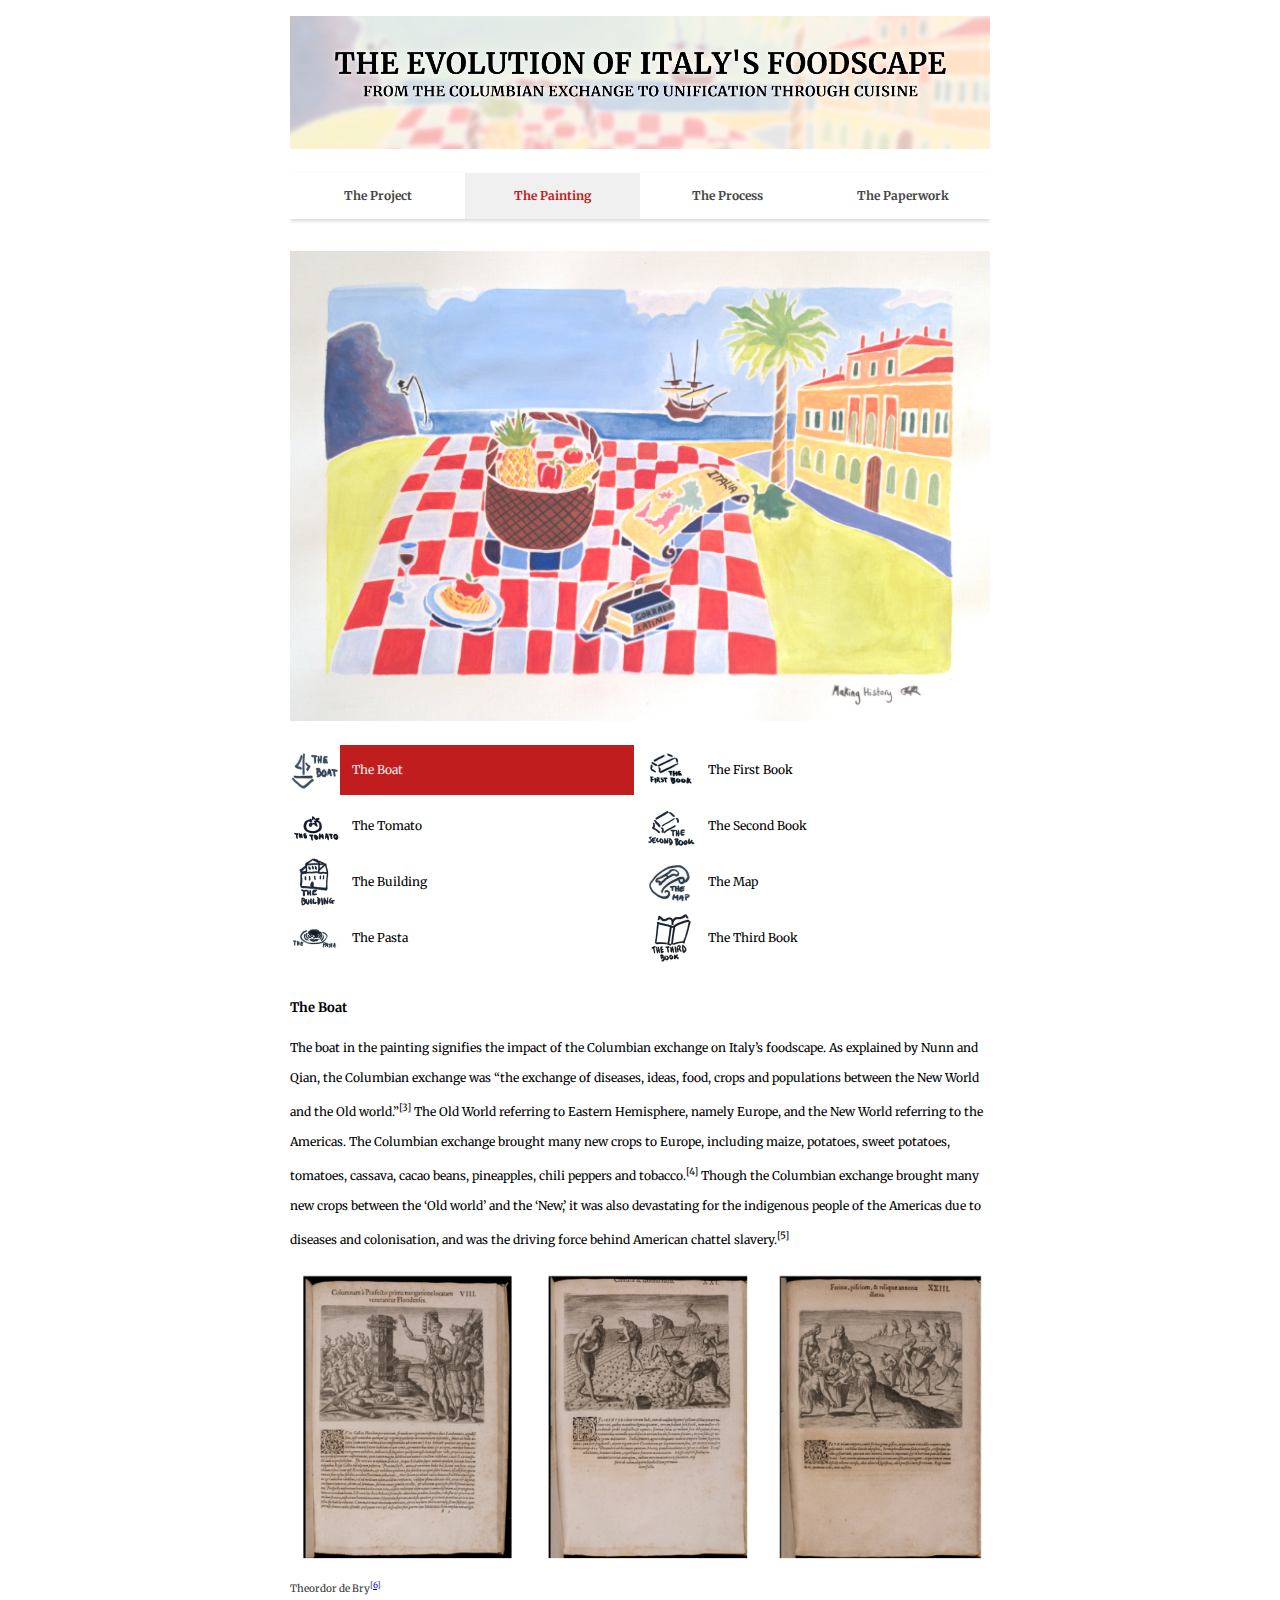
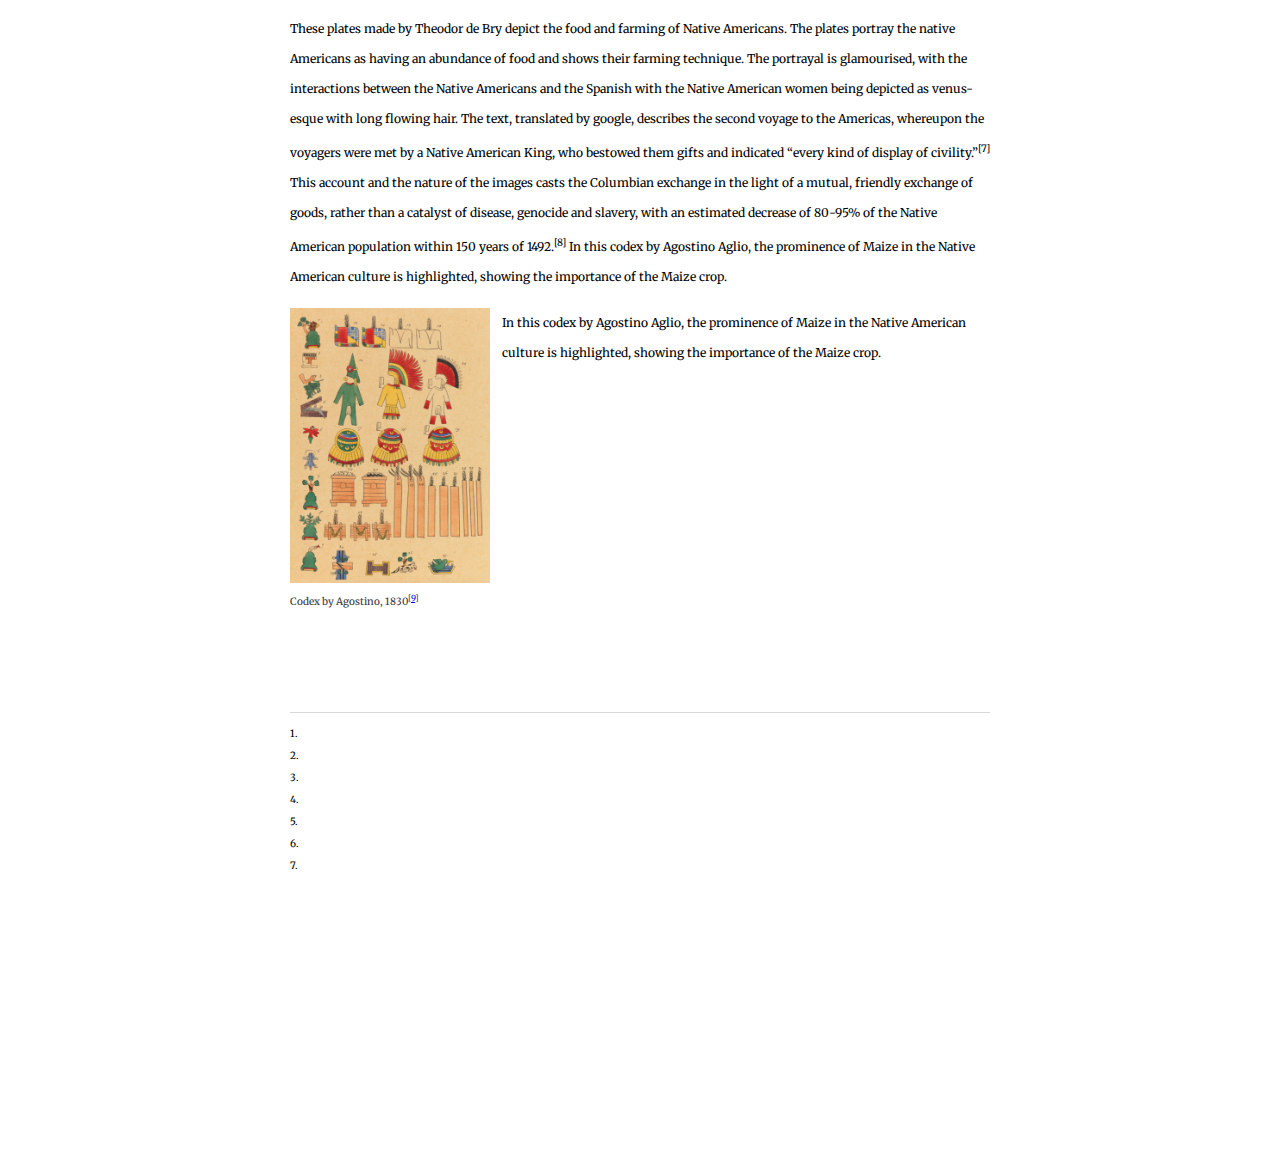
==== commit 26a3cec9: "finish the painting page" ====
--- a/the_painting.html
+++ b/the_painting.html
@@ -20,7 +20,7 @@
 
 <body>
     <div class="main-wrapper">
-        <img src="https://via.placeholder.com/700x100?text=Header" class="header" />
+        <img style="width: 100%" src="images/the_header.png" class="header" />
 
         <div class="navbar">
             <a href="the_project.html" class="n1" style="display: flex; align-items: center; justify-content: center;">
@@ -34,7 +34,7 @@
                 <div class="nt3">The Process</div>
             </a>
             <a href="bibliography.html" class="n4" style="display: flex; align-items: center; justify-content: center;">
-                <div class="nt4">Bibliography</div>
+                <div class="nt4">The Paperwork</div>
             </a>
         </div>
 
@@ -106,8 +106,8 @@
                     <img src="images/keys/key3-the_pasta.png" />
                     <div class="pin4t">The Pasta</div>
                 </div>
-               
-                
+
+
                 <div class="pin8">
                     <img src="images/keys/key8-the_third_book.png" />
                     <div class="pin5t">The Third Book</div>
@@ -122,40 +122,38 @@
                     <div class="text-block">
                         The boat in the painting signifies the impact of the Columbian exchange on Italy’s foodscape. As
                         explained by Nunn and Qian, the Columbian exchange was “the exchange of diseases, ideas, food,
-                        crops and populations between the New World and the Old world.”<sup>[<a
-                                href="#bibliography">1</a>]</sup> The Old World referring to
-                        Eastern Hemisphere, namely Europe, and the New World referring to the Americas. The Columbian
-                        exchange brought many new crops to Europe, including maize, potatoes, sweet potatoes, tomatoes,
-                        cassava, cacao beans, pineapples, chili peppers and tobacco.<sup>[<a
-                                href="#bibliography">2</a>]</sup> Though the Columbian exchange
-                        brought many new crops between the ‘Old world’ and the ‘New,’ it was also devastating for the
-                        indigenous people of the Americas due to diseases and colonisation, and was the driving force
-                        behind American chattel slavery.
+                        crops and populations between the New World and the Old world.”<sup>[3]</sup> The Old World
+                        referring to Eastern Hemisphere, namely Europe, and the New World referring to the Americas. The
+                        Columbian exchange brought many new crops to Europe, including maize, potatoes, sweet potatoes,
+                        tomatoes, cassava, cacao beans, pineapples, chili peppers and tobacco.<sup>[4]</sup> Though the
+                        Columbian exchange brought many new crops between the ‘Old world’ and the ‘New,’ it was also
+                        devastating for the indigenous people of the Americas due to diseases and colonisation, and was
+                        the driving force behind American chattel slavery.<sup>[5]</sup>
                     </div>
                     <div style="height: 12px;"></div>
                     <div style="width: 100%" class="image_box">
                         <img class="centered-image" src="images/keys/key1/three.png" />
-                        <div class="caption">Theordor de Bry<sup>[<a href="#bibliography">4</a>]</sup></div>
+                        <div class="caption">Theordor de Bry<sup>[<a href="#bibliography">6</a>]</sup></div>
                     </div>
                     <div style="height: 16px;"></div>
                     <div class="text-block">
                         These plates made by Theodor de Bry depict the food and farming of Native Americans. The plates
                         portray the native Americans as having an abundance of food and shows their farming technique.
                         The portrayal is glamourised, with the interactions between the Native Americans and the Spanish
-                        with the native American women being depicted as venus-esque with long flowing hair. The text,
+                        with the Native American women being depicted as venus-esque with long flowing hair. The text,
                         translated by google, describes the second voyage to the Americas, whereupon the voyagers were
                         met by a Native American King, who bestowed them gifts and indicated “every kind of display of
-                        civility.”<sup>[<a href="#bibliography">5</a>]</sup> This account and the nature of the images
-                        casts the Columbian exchange in the light
-                        of a mutual, friendly exchange of goods, rather than a catalyst of disease, genocide and
-                        slavery, with an estimated decrease of 80-95% of the Native American population within 150 years
-                        of 1492.<sup>[<a href="#bibliography">6</a>]</sup>
+                        civility.”<sup>[7]</sup> This account and the nature of the images casts the Columbian exchange
+                        in the light of a mutual, friendly exchange of goods, rather than a catalyst of disease,
+                        genocide and slavery, with an estimated decrease of 80-95% of the Native American population
+                        within 150 years of 1492.<sup>[8]</sup> In this codex by Agostino Aglio, the prominence of Maize
+                        in the Native American culture is highlighted, showing the importance of the Maize crop.
                     </div>
                     <div style="height: 16px;"></div>
                     <div class="op2-left">
                         <div style="width: 200px" class="image_box">
                             <img src="images/keys/key1/second.png" />
-                            <div class="caption">Codex by Agostino, 1830<sup>[<a href="#bibliography">7</a>]</sup></div>
+                            <div class="caption">Codex by Agostino, 1830<sup>[<a href="#bibliography">9</a>]</sup></div>
                         </div>
                         <div class="text-block">In this codex by Agostino Aglio, the prominence of Maize in the Native
                             American culture is highlighted, showing the importance of the Maize crop.
@@ -211,28 +209,26 @@
                             with the evolution of Italian cuisine into what it is today.
                         </div>
                         <div class="para-break"></div>
-                        <div class="text-block">Though the tomato was known to be in Italy as early as 1548, it wasn’t
-                            widely consumed for around three hundred years after its initial debut.<sup>[<a
-                                    href="#bibliography">8</a>]</sup> One reason the
-                            tomato did not catch on in popularity is its association with the belladonna plant, with
-                            people believing it to be poisonous. Tomatoes were described by Pietro Antonio Michiel, a
-                            1500s Venetian botanist as “dangerous and harmful” and causing “eye diseases and headaches”
-                            and was “thought to have potent magical and hallucinatory powers.”<sup>[<a
-                                    href="#bibliography">9</a>]</sup> Vegetables in general
-                            were seen with distrust at this time in Italy, they “were always vilified, as they got
-                            trapped in the body’s membranes and putrefied.”<sup>[<a href="#bibliography">10</a>]</sup>
-                            The tomato slowly grew in popularity, with
-                            it appearing in a 1759 survey as “among the fruits prized by men as foodstuffs or as
-                            condiments.”<sup>[<a href="#bibliography">11</a>]</sup> Though the tomato gained traction,
-                            it stayed mostly rural at the time, by the
-                            1790s, the tomato was localised to mostly southern coastal areas and the islands Sardinia
-                            and Sicily, which had Spanish influence, as Spain more readily adopted the tomato into their
-                            cuisine.<sup>[<a href="#bibliography">12</a>]</sup> By the early 1800s, however tomatoes had
-                            spread in popularity to be “cultivated in
-                            all market and kitchen gardens.”<sup>[<a href="#bibliography">13</a>]</sup> Thus, tomatoes
-                            came to be one of the most influential and
-                            pivotal foods in Italian cuisine. Their journey showcases the immense amount of change that
-                            Italy underwent in both culture and cuisine.
+                        <div class="text-block">Though the tomato was known to be in Italy as early as 1548, it was not
+                            widely consumed for around three hundred years after its initial debut.<sup>[10]</sup> One
+                            reason the tomato did not catch on in popularity is its association with the belladonna
+                            plant, with people believing it to be poisonous. Tomatoes were described by Pietro Antonio
+                            Michiel, a 1500s Venetian botanist as “dangerous and harmful” and causing “eye diseases and
+                            headaches” and was “thought to have potent magical and hallucinatory powers.”<sup>[11]</sup>
+                            Vegetables in general were seen with distrust at this time in Italy, they “were always
+                            vilified, as they got trapped in the body’s membranes and putrefied.”<sup>[12]</sup>
+                        </div>
+                        <div class="para-break"></div>
+                        <div class="text-block">
+                            The tomato slowly grew in popularity, with it appearing in a 1759 survey as “among the
+                            fruits prized by men as foodstuffs or as condiments.”<sup>[13]</sup> Though the tomato
+                            gained traction, it stayed mostly rural at the time. In the 1790s, the tomato was localised
+                            to mostly southern coastal areas and the islands Sardinia and Sicily, which had Spanish
+                            influence, as Spain more readily adopted the tomato into their cuisine.<sup>[14]</sup> By
+                            the early 1800s, however tomatoes had spread in popularity to be “cultivated in all market
+                            and kitchen gardens.”<sup>[15]</sup> Thus, tomatoes came to be one of the most influential
+                            and pivotal foods in Italian cuisine. Their journey showcases the immense amount of change
+                            that Italy underwent in both culture and cuisine.
                         </div>
                         <div id="bibliography">
                             <div class="bib-item">
@@ -269,20 +265,15 @@
                     <div class="para-h2">The Building</div>
                     <div class="text-block">
                         The building in the painting is from the Botanical Gardens and Museum in Pisa, which was founded
-                        by Botanist Luca Ghini and supported by Cosimo I de Medici.<sup>[<a
-                                href="#bibliography">14</a>]</sup> It is the first place the Tomato
-                        was recorded to be in Italy in October 1548.<sup>[<a href="#bibliography">15</a>]</sup> Medici
-                        was presented a basket of “pomidoro” that
-                        had been sent to him. It was “the first time the strange new fruit was given a name, anywhere in
-                        Europe.”<sup>[<a href="#bibliography">16</a>]</sup> The gardens were also used to grow many new
-                        species from the Columbian exchange, with
-                        “Cosimo attempt[ing] to import and acclimatize various American Plants,”<sup>[<a
-                                href="#bibliography">17</a>]</sup> and “Ghini enrich[ing]
-                        the garden with exotic species.”<sup>[<a href="#bibliography">18</a>]</sup> The gardens are
-                        likely the first place for Tomatoes to be
-                        grown in Italy, and this, along with the other American plants, make the garden an extremely
-                        important place for the evolution of Italian food through the infusion of crops from the ‘New
-                        World’.
+                        by Botanist Luca Ghini and supported by Cosimo I de Medici.<sup>[16]</sup> It is the first place
+                        the Tomato was recorded to be in Italy in October 1548.<sup>[17]</sup> Medici was presented a
+                        basket of “pomidoro” that had been sent to him. It was “the first time the strange new fruit was
+                        given a name, anywhere in Europe.”<sup>[18]</sup> The gardens were also used to grow many new
+                        species from the Columbian exchange, with “Cosimo attempt[ing] to import and acclimatize various
+                        American Plants,”<sup>[19]</sup> and “Ghini enrich[ing] the garden with exotic
+                        species.”<sup>[20]</sup> The gardens are likely the first place for Tomatoes to be grown in
+                        Italy, and this, along with the other American plants, make the garden an extremely important
+                        place for the evolution of Italian food through the infusion of crops from the ‘New World’.
                     </div>
                     <div id="bibliography">
                         <div class="bib-item">
@@ -320,21 +311,17 @@
                             <div class="caption">Saverio Della Gatta “Two works: Eating Spaghetti Outdoors and Priest on
                                 a Walk” 1805<sup>[<a href="#bibliography">21</a>]</sup></div>
                         </div>
-                        <div class="text-block">
-                            The bowl of pasta is included to celebrate Italy’s most ubiquitous dish. The red tomato
-                            sauce further establishes the bond between tomatoes and Italian cuisine and shows how
-                            something can grow in cultural significance. Pasta with a sauce of tomatoes can be seen as
-                            early as 1880s Naples, where “for those who could afford it, tomatoes […] form the customary
-                            seasoning for macaroni, and not a day goes by when they don’t appear on the table of the
-                            middle class.”<sup>[<a href="#bibliography">19</a>]</sup> Pasta became a main feature of
-                            Italian cuisine in the middle ages and “has
-                            emerged as the symbol of Italian culinary genius […] both in its national identity and in
-                            its regional diversity.”2 Therefore, displaying pasta, particularly with the now standard
-                            tomato sauce, accentuates the<sup>[<a href="#bibliography">20</a>]</sup> significance of the
-                            dish in Italian cuisine, as well as its
-                            history and its adaptability, with all Italian regions having their own interpretation of
-                            the fundamental dish.
-                        </div>
+                        The bowl of pasta is included to celebrate Italy’s most ubiquitous dish. The red tomato sauce
+                        further establishes the bond between tomatoes and Italian cuisine and shows how something can
+                        grow in cultural significance. Pasta with a sauce of tomatoes can be seen as early as 1880s
+                        Naples, where “for those who could afford it, tomatoes […] form the customary seasoning for
+                        macaroni, and not a day goes by when they do not appear on the table of the middle
+                        class.”<sup>[21]</sup> Pasta became a main feature of Italian cuisine in the middle ages and
+                        “has emerged as the symbol of Italian culinary genius […] both in its national identity and in
+                        its regional diversity.”<sup>[22]</sup> Therefore, displaying pasta, particularly with the now
+                        standard tomato sauce, accentuates the significance of the dish in Italian cuisine, as well as
+                        its history and its adaptability, with all Italian regions having their own interpretation of
+                        the fundamental dish.
                     </div>
                     <div id="bibliography">
                         <div class="bib-item">
@@ -374,20 +361,23 @@
                         ramifications of a unified cuisine. First, it was discussed how the tomato and its journey from
                         the Americas symbolised a great time of change and a pivotal introduction of what is now a
                         staple of Italian food. Now, we shall discuss the impact of literature on Italian cuisine; how
-                        codifying and memorialising something as intangible and regional as an ever evolving and ever
-                        changing fare of food elevates it into a cultural consciousness. The act of creating a cookbook
-                        solidifies cuisine at that point in time and prepares the foundation for the next step. This
-                        brings us to Antonio Latini. Latini was a cook, steward, banquet manager and author.<sup>[<a
-                                href="#bibliography">22</a>]</sup> Published
-                        in 1692-1694, Latini’s book “Lo Scalco Alla Moderna” (The Modern Steward), is particularly
-                        notable as it marks the transition of Italian food from “the earlier courtly style Italian
-                        cooking to the new French style that came to dominate European cooking during the eighteenth
-                        century.”<sup>[<a href="#bibliography">23</a>]</sup> Latini’s focus on “local ingredients and
-                        local practices” as well as “his attempt to
-                        join local styles with international traditions,”<sup>[<a href="#bibliography">24</a>]</sup>
-                        shows that though the French influence was
-                        accelerating in the upper class Italian foodscape, a cuisine of its own was beginning to emerge
-                        and be recorded.
+                        codifying and memorialising something as intangible and regional as an ever-evolving fare of
+                        food, elevates it into a shared cultural consciousness. The act of creating a cookbook
+                        solidifies cuisine at that point in time and prepares the foundation for the next step.
+                    </div>
+                    <div class="para-break"></div>
+                    <div class="text-block">
+                        This brings us to Antonio Latini. Latini was a cook, steward, banquet manager, and
+                        author.<sup>[23]</sup>
+                        Published in 1692-1694, Latini’s book Lo Scalco Alla Moderna (The Modern Steward), is
+                        particularly notable as it marks the transition of Italian food from “the earlier courtly style
+                        Italian cooking to the new French style that came to dominate European cooking during the
+                        eighteenth century.”<sup>[24]</sup> Latini’s focus on “local ingredients and local practices” as
+                        well as “his
+                        attempt to join local styles with international traditions,”<sup>[25]</sup> shows that though
+                        the French
+                        influence was accelerating in the upper class Italian foodscape, a cuisine of its own was
+                        beginning to emerge and be recorded.
                     </div>
                     <div style="height: 16px;"></div>
                     <div class="op2-left">
@@ -396,8 +386,8 @@
                             <div class="caption"></div>
                         </div>
                         <div class="text-block">
-                            Here is an image from Lo scalco alla moderna, engraved by Francisco de grado.<sup>[<a
-                                    href="#bibliography">25</a>]</sup> This image
+                            Here is an image from Lo Scalco Alla Moderna, engraved by Francisco de grado.<sup>[26]</sup>
+                            This image
                             shows how Latini’s book was concerned not only with food, but also with the art of hosting
                             and eating. His book dealt with cuisine in a very artistic manner.
                         </div>
@@ -410,42 +400,31 @@
                     <div class="op2-right">
                         <div style="width: 200px" class="image_box">
                             <img src="images/keys/key6/vincenzo.png">
-                            <div class="caption">Portrait of Vincenzo Corrado<sup>[<a href="#bibliography">28</a>]</sup></div>
+                            <div class="caption">Portrait of Vincenzo Corrado<sup>[<a href="#bibliography">30</a>]</sup>
+                            </div>
                         </div>
                         <div class="text-block">
                             The second cookbook displayed in the painting is representative of the works of Vincenzo
-                            Corrado.
-                            Corrado first published his cookbook “Il Cuoco Galante” (The Gallant Cook) in 1773.
-                            Corrado’s
-                            cookbook was very successful and influential, having ten editions published from 1773 to
-                            1830.<sup>[<a href="#bibliography">26</a>]</sup>
-                            In
-                            Corrado’s cookbook, he speaks about his desire to instil a more refined and Italian way of
-                            cooking,
-                            and of how the Italian cuisine has been subsumed by influence from foreign lands. He credits
-                            Antonio
-                            Latini with trying to establish a more elegant cuisine with his book, though remarks on how
-                            Italian
-                            cuisine is still lacking elegance, delicacy and good taste. He writes “In recent times,
-                            there
-                            were
-                            some Italians who, disgusted by antiquity on this subject, tried to replace the old with a
-                            new,
-                            more
-                            gentle and convincing [cuisine], in the matter of preparation and seasoning.”<sup>[<a href="#bibliography">27</a>]</sup> He also
-                            speaks
-                            most
+                            Corrado. Corrado first published his cookbook <i>Il Cuoco Galante</i> (The Gallant Cook) in
+                            1773.
+                            Corrado’s cookbook was very successful and influential, having ten editions published from
+                            1773 to 1830.<sup>[27]</sup> In Corrado’s cookbook, he speaks about his desire to instil a
+                            more refined
+                            and Italian way of cooking, and of how the Italian cuisine has been subsumed by influence
+                            from foreign lands. He credits Antonio Latini with trying to establish a more elegant
+                            cuisine with his book, though remarks on how Italian cuisine is still lacking elegance,
+                            delicacy and good taste. He writes “In recent times, there were some Italians who, disgusted
+                            by antiquity on this subject, tried to replace the old with a new, more gentle and
+                            convincing [cuisine], in the matter of preparation and seasoning.”<sup>[28]</sup> He also
+                            speaks most
                             concernedly of Naples, where both he and Latini primarily resided. This ambition to
-                            establish a
-                            more
-                            refined and Italian cuisine in both Naples and wider Italy, shows the drive to a more
-                            unified
-                            and
-                            culturally rich cuisine, rather than one overly influenced by foreign cultures.
+                            establish a more refined and Italian cuisine in both Naples and wider Italy, shows the drive
+                            to a more unified and culturally rich cuisine, rather than one overly influenced by foreign
+                            cultures.
                         </div>
                     </div>
                     <div style="height: 24px"></div>
-                    
+
                     <div style="height: 12px"></div>
                     <div class="mid-gallery">
                         <div style="width: 320px" class="image_box">
@@ -456,7 +435,8 @@
                         </div>
                     </div>
                     <div class="caption">Here are the excepts from Corrado’s book which have been translated and
-                        discussed. The translation was aided by Google, but was largely my own understanding of the
+                        discussed.<sup>[29]</sup> The translation was aided by Google, but was largely my own
+                        understanding of the
                         Italian Language, therefore the quotes approximate what was said.
                     </div>
 
@@ -468,30 +448,35 @@
                     <div class="text-block">
                         The map of Italy with the clear divide between north and south represents the strong cultural,
                         linguistic, financial and political divide between north and south Italy both at the time being
-                        discussed, but also through to present day. These divides between regions are important to
-                        discuss as, particularly due to cultural and linguistic divides, Italian cuisine was, for a long
-                        time, fragmented and somewhat isolated. As the goal of this project is to explore how major
-                        political and cultural events impact cuisine and vice versa, the fragmentation of Italy and the
-                        subsequent fragmentation of cuisine is pivotal in this discussion. The divide between north and
-                        south Italy is self-evident, as stated by Huysseune “it would be absurd to deny regional
-                        differences within Italy, and the deep roots these differences have in history.”<sup>[<a href="#bibliography">29</a>]</sup> The divide
-                        between north and south is certainly cultural, though more measurably, economic and political,
-                        Missiaia writes “Italy has been characterised, throughout its unitary history, by large regional
-                        differentials in income, level of industrialization, and development.”<sup>[<a href="#bibliography">30</a>]</sup> The link between food
-                        and territory is discussed by Hibberd, who argues that “the rise of nationalist sentiment led to
-                        the formation of an Italian food culture.”<sup>[<a href="#bibliography">31</a>]</sup> Hibberd discusses the specific differences between
-                        the north and south cuisines, noting how “the south relies upon dried pasta whereas many of the
-                        famous dishes of the centre use fresh [and] in the north, rice and polenta have tended to serve
-                        the staple function taken be pasta across the rest of the country.”<sup>[<a href="#bibliography">32</a>]</sup> Hibberd also speaks about
-                        how the reality of a multi-faceted, multi-cultural Italian cuisine is contrasted by the global
+                        discussed and through to present day. These divides between regions are important to discuss as
+                        particularly due to cultural and linguistic divides, Italian cuisine was for a long time,
+                        fragmented and somewhat isolated. As the goal of this project is to explore how major political
+                        and cultural events impact cuisine and vice versa, the fragmentation of Italy and the subsequent
+                        fragmentation of cuisine is pivotal in this discussion.
+                    </div>
+                    <div class="para-break"></div>
+                    <div class="text-block">
+                        The divide between north and south Italy is self-evident, as stated by Huysseune “it would be
+                        absurd to deny regional differences within Italy, and the deep roots these differences have in
+                        history.”<sup>[31]</sup> The divide between north and south is certainly cultural, though more
+                        measurably, economic and political. Missiaia writes “Italy has been characterised, throughout
+                        its unitary history, by large regional differentials in income, level of industrialization, and
+                        development.”<sup>[32]</sup> The link between food and territory is discussed by Hibberd, who
+                        argues that “the rise of nationalist sentiment led to the formation of an Italian food
+                        culture.”<sup>[33]</sup> Hibberd discusses the specific differences between the north and south
+                        cuisines, noting how “the south relies upon dried pasta whereas many of the famous dishes of the
+                        centre use fresh [and] in the north, rice and polenta have tended to serve the staple function
+                        taken be pasta across the rest of the country.”<sup>[34]</sup> Hibberd also speaks about how the
+                        reality of a multi-faceted, multi-cultural Italian cuisine is contrasted by the global
                         understanding of a more unified exported cultural image, stating “Italian national cuisine sits
                         rather uneasily between global versions of popular Italian dishes and more autonomist demands
-                        that place emphasis on regional or local cuisines.”<sup>[<a href="#bibliography">33</a>]</sup> Therefore, though this project discusses
-                        Italian cuisine holistically, looking at great movements, impacts, and consolidations, regional
-                        differences must be acknowledged, as well as how economic, political and linguistic differences
-                        play a role in the variation in Italian cuisine. However, this project is concerned not only
-                        with the political and cultural impact upon food, but the impact of food on the political and
-                        cultural. This brings us to our next segment, Pellegrino Artusi and Unification through food.
+                        that place emphasis on regional or local cuisines.”<sup>[35]</sup> Therefore, though this
+                        project discusses Italian cuisine holistically, looking at great movements, impacts, and
+                        consolidations, regional differences must be acknowledged, as well as how economic, political
+                        and linguistic differences play a role in the variation in Italian cuisine. However, this
+                        project is concerned not only with the political and cultural impact upon food, but the impact
+                        of food on the political and cultural. This brings us to our next segment, Pellegrino Artusi and
+                        Unification through food.
                     </div>
                     <div style="height: 24px"></div>
                     <div class="mid-gallery">
@@ -500,14 +485,14 @@
                             <div class="caption">Here is a map of 1838 pre-unification Italy,
                                 showing the different regions and the
                                 clear north south divide, one which was
-                                never truly resolved.<sup>[<a href="#bibliography">34</a>]</sup>
+                                never truly resolved.<sup>[<a href="#bibliography">36</a>]</sup>
                             </div>
                         </div>
                         <div style="width: 250px" class="image_box">
                             <img src="images/keys/key6/map2.jpg">
                             <div class="caption">This map shows 1882 post-unification Italy. Though Italy is now
                                 seemingly united, there are many divisions along cultural and economic lines which
-                                prevail.<sup>[<a href="#bibliography">35</a>]</sup>
+                                prevail.<sup>[<a href="#bibliography">37/a>]</sup>
                             </div>
                         </div>
                     </div>
@@ -518,46 +503,48 @@
                 <div class="pin8b">
                     <div class="para-h2">The Third Book</div>
                     <div class="text-block">
-                        The third cookbook in the painting represents “La scienza in cucina e l’arte di mangiar bene”
+                        The third cookbook in the painting represents La scienza in cucina e l’arte di mangiar bene
                         (Science in the kitchen and the art of eating well) first published in 1891 By Pellegrino
                         Artusi. Artusi is an important figure to discuss for this subject as his work was explicitly in
                         service of the development of a national identity through cuisine. Following the Italian
                         unification, or “Il Risorgimento” of 1861, Italy experienced many social and political problems.
                         Helstosky writes “the 1890s in Italy were a decade of political conflict, food riots, the
-                        founding of the Italian Socialist Party and the first year of industrialisation.”<sup>[<a href="#bibliography">36</a>]</sup> A large
-                        problem with burgeoning Italy was facing was a distinct lack of a common cultural identity. One
-                        of the most pivotal elements of this problem was the linguistic barriers of the time, as at the
-                        time of unification “less than 10% of the Italian population could speak the national language”<sup>[<a href="#bibliography">37</a>]</sup>
-                        The inability for effective communication between regions hampered the emergence of a national
-                        identity and, consequently, a national cuisine. Pellegrino Artusi was a nationalist and
-                        “advocated a national homogenisation of existing food habits.”<sup>[<a href="#bibliography">38</a>]</sup> His book, ‘science in the
-                        kitchen’ was written to “bring Italians together through food consumption” and to “complem[ent]
-                        and bolst[er] the efforts of the Italian government to bring together disparate populations of
-                        citizens at a difficult time.”<sup>[<a href="#bibliography">39</a>]</sup>
+                        founding of the Italian Socialist Party and the first year of industrialisation.”<sup>[38]</sup>
+                        A large problem with burgeoning Italy was facing was a distinct lack of a common cultural
+                        identity. One of the most pivotal elements of this problem was the linguistic barriers of the
+                        time, as at the time of unification “less than 10% of the Italian population could speak the
+                        national language”.<sup>[39]</sup> The inability for effective communication between regions
+                        hampered the emergence of a national identity and, consequently, a national cuisine. Pellegrino
+                        Artusi was a nationalist and “advocated a national homogenisation of existing food
+                        habits.”<sup>[40]</sup> His book, ‘Science in the Kitchen’ was written to “bring Italians
+                        together through food consumption” and to “complem[ent] and bolst[er] the efforts of the Italian
+                        government to bring together disparate populations of citizens at a difficult
+                        time.”<sup>[41]</sup>
                     </div>
                     <div class="para-break"></div>
                     <div class="text-block">
                         Through his book, Pellegrino provided “a common language about the kinds of foods available in
-                        Italy and the ways in which Italians prepared them”<sup>[<a href="#bibliography">40</a>]</sup> Artusi did this by weaving together
-                        traditional Italian with vernacular elements, giving people a practical language through which
-                        to discuss food. Artusi “wanted to be understood by all Italians [and] to provide a kind of
-                        paternal mediation between Italian and various dialect traditions.”<sup>[<a href="#bibliography">41</a>]</sup> ‘La scienza in cucina’
-                        “brought together and codified many dishes from the Italian peninsula, turning those dishes into
-                        a template of Italian national identity.”<sup>[<a href="#bibliography">42</a>]</sup> Artusi expressed his wish for his book to be
-                        accessible to all Italians, stating “with my manual, [..] one need only know how to hold a
-                        wooden spoon to work something out,”<sup>[<a href="#bibliography">43</a>]</sup> and expressing that “it is not for money, nor the pursuit
-                        of honor in an art that the unjust world wishes to appear to revile, but in the conviction that
-                        I am doing something useful for the public, that I now reprint.”<sup>[<a href="#bibliography">44</a>]</sup> It is also clear in his book
-                        how Artusi wished to honour the differences between regions while bringing them together, often
-                        comparing the techniques of different regions.<sup>[<a href="#bibliography">45</a>]</sup> When first published, ‘La scienza in cucina,’
-                        contained 475 recipes. However, by 1910, and its fourteenth edition, the book had 773 recipes,
-                        due to readers who had “mailed recipes and suggestions to Artusi, who added them to the
-                        collection.”<sup>[<a href="#bibliography">46</a>]</sup> This shows Artusi’s dedication to making his tome as comprehensive and reflective
-                        of regional and diverse Italian cuisine as possible, “the exchange of letters and the recipes
-                        [were] sent to Artusi from every city in Italy.”<sup>[<a href="#bibliography">47</a>]</sup> Thus, a national culinary identity was
-                        constructed within ‘La scienza in cucina,’ and Italians were given the linguistic tools and
+                        Italy and the ways in which Italians prepared them”<sup>42</sup> Artusi did this by weaving
+                        together traditional Italian with vernacular elements, giving people a practical language
+                        through which to discuss food. Artusi “wanted to be understood by all Italians [and] to provide
+                        a kind of paternal mediation between Italian and various dialect traditions.”<sup>43</sup> La
+                        scienza in cucina “brought together and codified many dishes from the Italian peninsula, turning
+                        those dishes into a template of Italian national identity.”<sup>44</sup> Artusi expressed his
+                        wish for his book to be accessible to all Italians, stating “with my manual, [..] one need only
+                        know how to hold a wooden spoon to work something out,”<sup>45</sup> and expressing that “it is
+                        not for money, nor the pursuit of honor in an art that the unjust world wishes to appear to
+                        revile, but in the conviction that I am doing something useful for the public, that I now
+                        reprint.”<sup>46</sup> It is also clear in his book how Artusi wished to honour the differences
+                        between regions while bringing them together, often comparing the techniques of different
+                        regions.<sup>47</sup> When first published, La scienza in cucina, contained 475 recipes.
+                        However, by 1910, and its fourteenth edition, the book had 773 recipes, due to readers who had
+                        “mailed recipes and suggestions to Artusi, who added them to the collection.”<sup>48</sup> This
+                        shows Artusi’s dedication to making his tome as comprehensive and reflective of regional and
+                        diverse Italian cuisine as possible, “the exchange of letters and the recipes [were] sent to
+                        Artusi from every city in Italy.”<sup>49</sup> Thus, a national culinary identity was
+                        constructed within La scienza in cucina, and Italians were given the linguistic tools and
                         exposure necessary to begin to organically coalesce disparate regional fare into a cohesive
-                        Italian cuisine, with Artusi’s “work […] now considered the canon for Italy.”<sup>[<a href="#bibliography">48</a>]</sup>
+                        Italian cuisine, with Artusi’s “work […] now considered the canon for Italy.”<sup>50</sup>
                     </div>
                 </div>
             </div>
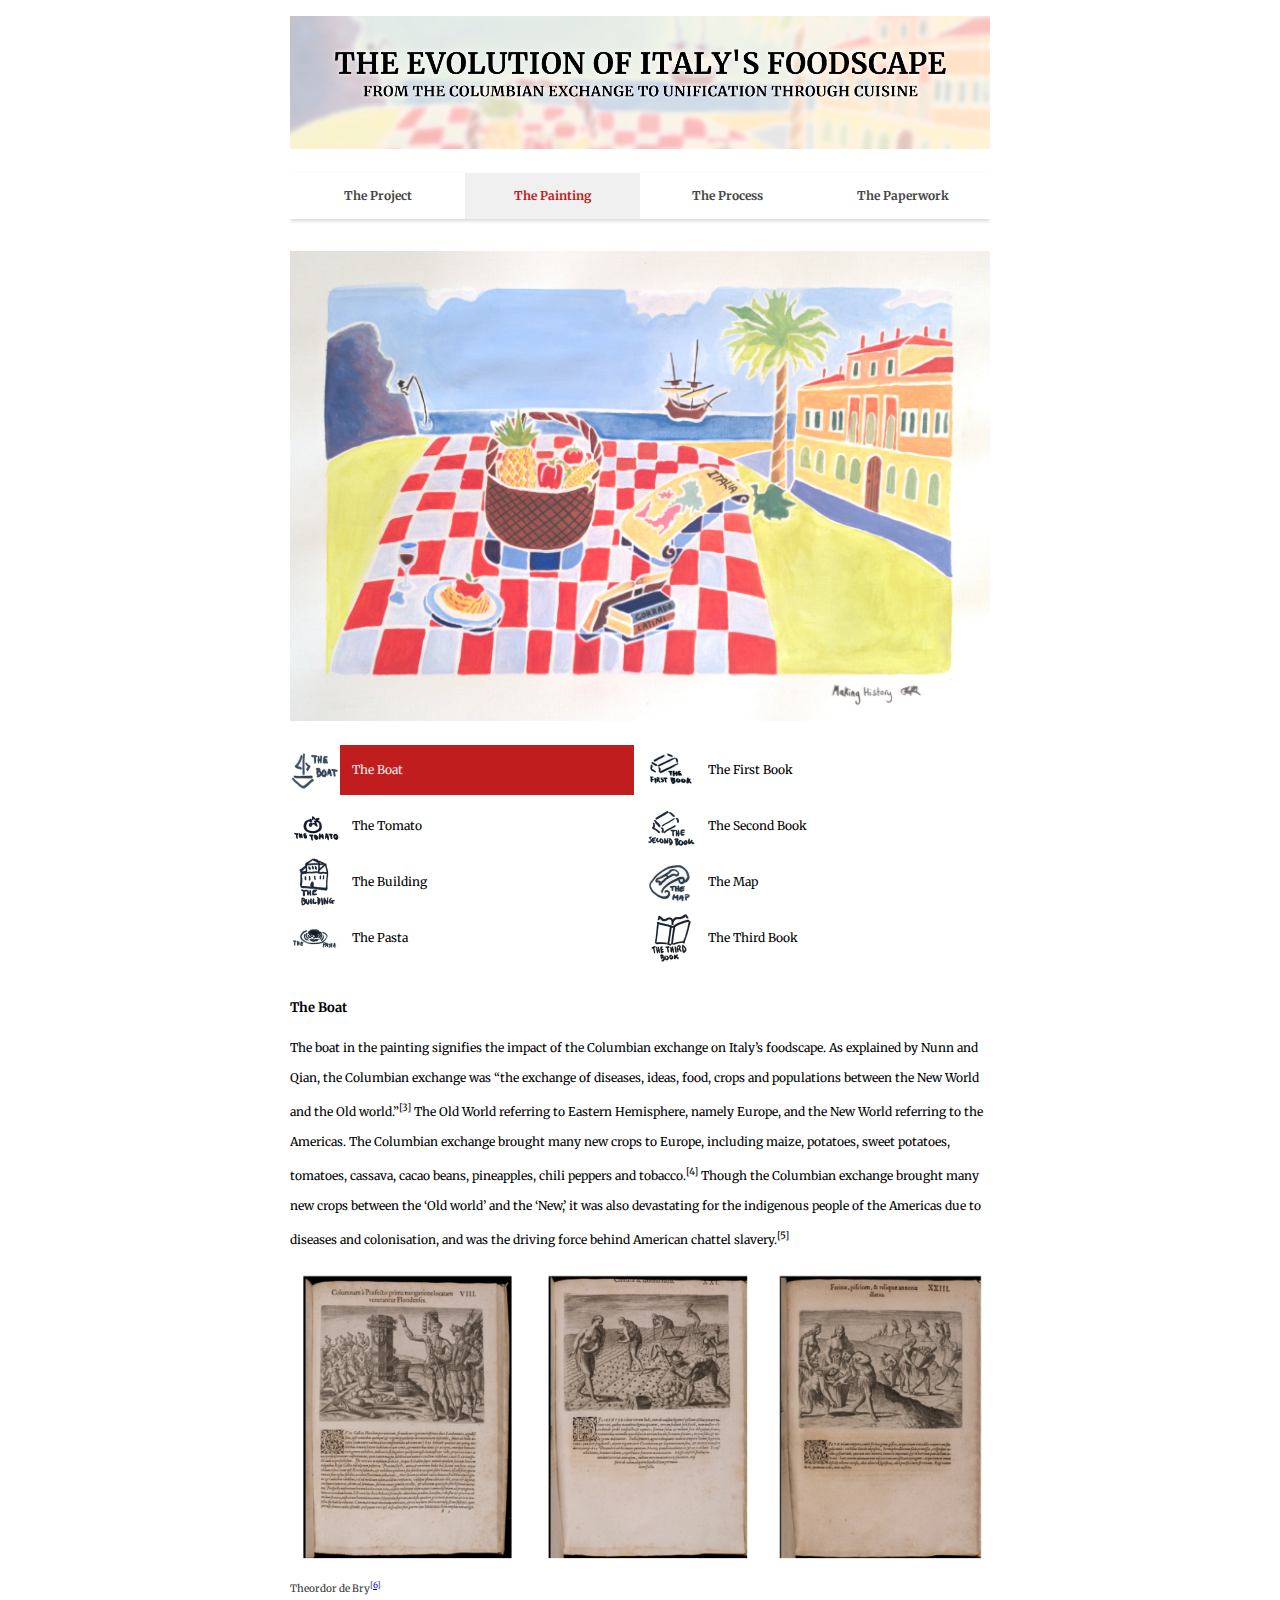
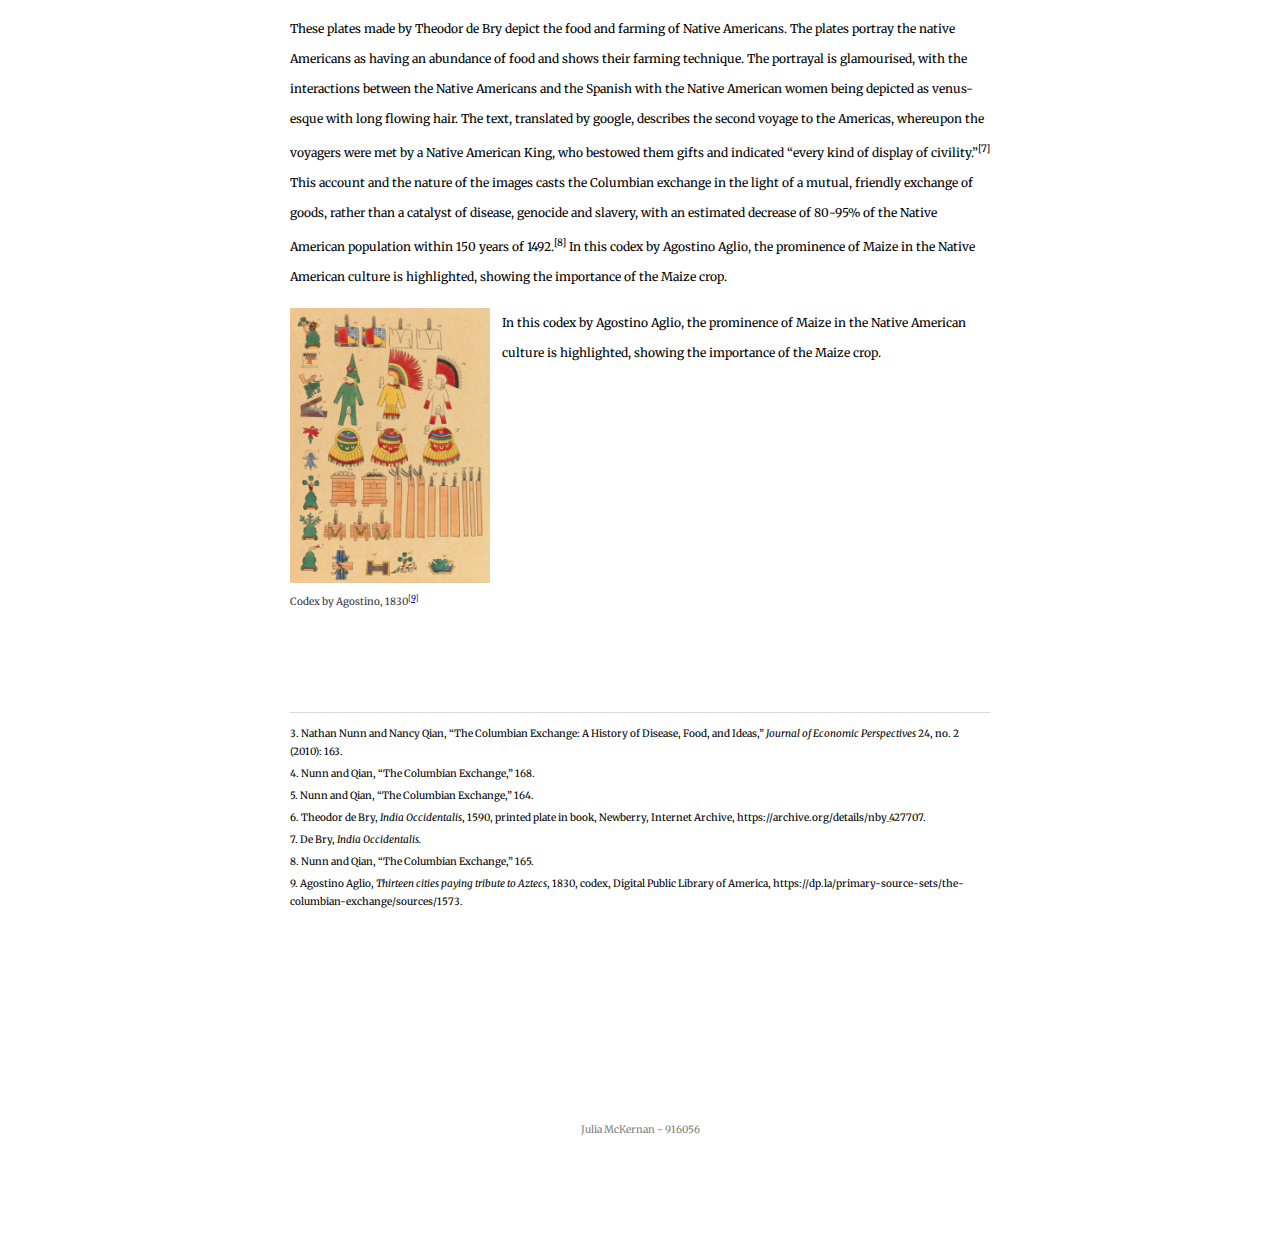
==== commit 6512ce81: "add footnotes up to 32" ====
--- a/the_painting.html
+++ b/the_painting.html
@@ -165,31 +165,31 @@
 
                     <div id="bibliography">
                         <div class="bib-item">
-                            <span>1. </span>
-                        </div>
-                        <div style="height: 4px"></div>
-                        <div class="bib-item">
-                            <span>2. </span>
-                        </div>
-                        <div style="height: 4px"></div>
-                        <div class="bib-item">
-                            <span>3. </span>
-                        </div>
-                        <div style="height: 4px"></div>
-                        <div class="bib-item">
-                            <span>4. </span>
-                        </div>
-                        <div style="height: 4px"></div>
-                        <div class="bib-item">
-                            <span>5. </span>
-                        </div>
-                        <div style="height: 4px"></div>
-                        <div class="bib-item">
-                            <span>6. </span>
-                        </div>
-                        <div style="height: 4px"></div>
-                        <div class="bib-item">
-                            <span>7. </span>
+                            <span>3. Nathan Nunn and Nancy Qian, “The Columbian Exchange: A History of Disease, Food, and Ideas,” <i>Journal of Economic Perspectives</i> 24, no. 2 (2010): 163. </span>
+                        </div>
+                        <div style="height: 4px"></div>
+                        <div class="bib-item">
+                            <span>4. Nunn and Qian, “The Columbian Exchange,” 168. </span>
+                        </div>
+                        <div style="height: 4px"></div>
+                        <div class="bib-item">
+                            <span>5. Nunn and Qian, “The Columbian Exchange,” 164. </span>
+                        </div>
+                        <div style="height: 4px"></div>
+                        <div class="bib-item">
+                            <span>6. Theodor de Bry, <i>India Occidentalis</i>, 1590, printed plate in book, Newberry, Internet Archive, https://archive.org/details/nby_427707.</span>
+                        </div>
+                        <div style="height: 4px"></div>
+                        <div class="bib-item">
+                            <span>7. De Bry, <i>India Occidentalis.</i> </span>
+                        </div>
+                        <div style="height: 4px"></div>
+                        <div class="bib-item">
+                            <span>8. Nunn and Qian, “The Columbian Exchange,” 165. </span>
+                        </div>
+                        <div style="height: 4px"></div>
+                        <div class="bib-item">
+                            <span>9. Agostino Aglio, <i>Thirteen cities paying tribute to Aztecs</i>, 1830, codex, Digital Public Library of America,  https://dp.la/primary-source-sets/the-columbian-exchange/sources/1573.</span>
                         </div>
                     </div>
                 </div>
@@ -232,28 +232,29 @@
                         </div>
                         <div id="bibliography">
                             <div class="bib-item">
-                                <span>1. </span>
+                                <span>10. Gentilcore, <i>Pomodoro!</i>, 2.  </span>
                             </div>
                             <div style="height: 4px"></div>
                             <div class="bib-item">
-                                <span>2. </span>
+                                <span>11. Gentilcore, <i>Pomodoro!</i>, 11-12. </span>
                             </div>
                             <div style="height: 4px"></div>
                             <div class="bib-item">
-                                <span>3. </span>
+                                <span>12. Gentilcore, <i>Pomodoro!</i>, 28. </span>
                             </div>
                             <div style="height: 4px"></div>
                             <div class="bib-item">
-                                <span>4. </span>
+                                <span>13. Gentilcore, <i>Pomodoro!</i>, 45.</span>
                             </div>
                             <div style="height: 4px"></div>
                             <div class="bib-item">
-                                <span>5. </span>
+                                <span>14. Gentilcore, <i>Pomodoro!</i>, 62. </span>
                             </div>
                             <div style="height: 4px"></div>
                             <div class="bib-item">
-                                <span>6. </span>
-                            </div>
+                                <span>15. Gentilcore, <i>Pomodoro!</i>, 63. </span>
+                            </div>
+                            <div style="height: 4px"></div>
                         </div>
                     </div>
 
@@ -277,27 +278,23 @@
                     </div>
                     <div id="bibliography">
                         <div class="bib-item">
-                            <span>1. </span>
-                        </div>
-                        <div style="height: 4px"></div>
-                        <div class="bib-item">
-                            <span>2. </span>
-                        </div>
-                        <div style="height: 4px"></div>
-                        <div class="bib-item">
-                            <span>3. </span>
-                        </div>
-                        <div style="height: 4px"></div>
-                        <div class="bib-item">
-                            <span>4. </span>
-                        </div>
-                        <div style="height: 4px"></div>
-                        <div class="bib-item">
-                            <span>5. </span>
-                        </div>
-                        <div style="height: 4px"></div>
-                        <div class="bib-item">
-                            <span>6. </span>
+                            <span>16. Tinde Van Andel et al,. “Sixteenth-century tomatoes in Europe: who saw them, what did they look like, and where did they come from?,” <i>PeerJ</i> (2022): 5, https://doi.org/10.21203/rs.3.rs-715398/v1.</span>
+                        </div>
+                        <div style="height: 4px"></div>
+                        <div class="bib-item">
+                            <span>17. Gentilcore, <i>Pomodoro!</i>, 1. </span>
+                        </div>
+                        <div style="height: 4px"></div>
+                        <div class="bib-item">
+                            <span>18. Gentilcore, <i>Pomodoro!</i>, 1. </span>
+                        </div>
+                        <div style="height: 4px"></div>
+                        <div class="bib-item">
+                            <span>19. Andel et al., “Sixteenth-century tomatoes,” 5. </span>
+                        </div>
+                        <div style="height: 4px"></div>
+                        <div class="bib-item">
+                            <span>20. Andel et al., “Sixteenth-century tomatoes,” 5. </span>
                         </div>
                     </div>
                 </div>
@@ -309,43 +306,36 @@
                         <div style="width: 300px" class="image_box">
                             <img src="images/keys/key4/the_pasta.png">
                             <div class="caption">Saverio Della Gatta “Two works: Eating Spaghetti Outdoors and Priest on
-                                a Walk” 1805<sup>[<a href="#bibliography">21</a>]</sup></div>
-                        </div>
-                        The bowl of pasta is included to celebrate Italy’s most ubiquitous dish. The red tomato sauce
-                        further establishes the bond between tomatoes and Italian cuisine and shows how something can
-                        grow in cultural significance. Pasta with a sauce of tomatoes can be seen as early as 1880s
-                        Naples, where “for those who could afford it, tomatoes […] form the customary seasoning for
-                        macaroni, and not a day goes by when they do not appear on the table of the middle
-                        class.”<sup>[21]</sup> Pasta became a main feature of Italian cuisine in the middle ages and
-                        “has emerged as the symbol of Italian culinary genius […] both in its national identity and in
-                        its regional diversity.”<sup>[22]</sup> Therefore, displaying pasta, particularly with the now
-                        standard tomato sauce, accentuates the significance of the dish in Italian cuisine, as well as
-                        its history and its adaptability, with all Italian regions having their own interpretation of
-                        the fundamental dish.
+                                a Walk” 1805<sup>21</sup>
+                            </div>
+                        </div>
+                        <div class="text-block">
+                            The bowl of pasta is included to celebrate Italy’s most ubiquitous dish. The red tomato
+                            sauce
+                            further establishes the bond between tomatoes and Italian cuisine and shows how something
+                            can
+                            grow in cultural significance. Pasta with a sauce of tomatoes can be seen as early as 1880s
+                            Naples, where “for those who could afford it, tomatoes […] form the customary seasoning for
+                            macaroni, and not a day goes by when they do not appear on the table of the middle
+                            class.”<sup>[21]</sup> Pasta became a main feature of Italian cuisine in the middle ages and
+                            “has emerged as the symbol of Italian culinary genius […] both in its national identity and
+                            in
+                            its regional diversity.”<sup>[22]</sup> Therefore, displaying pasta, particularly with the
+                            now
+                            standard tomato sauce, accentuates the significance of the dish in Italian cuisine, as well
+                            as
+                            its history and its adaptability, with all Italian regions having their own interpretation
+                            of
+                            the fundamental dish.
+                        </div>
                     </div>
                     <div id="bibliography">
                         <div class="bib-item">
-                            <span>1. </span>
-                        </div>
-                        <div style="height: 4px"></div>
-                        <div class="bib-item">
-                            <span>2. </span>
-                        </div>
-                        <div style="height: 4px"></div>
-                        <div class="bib-item">
-                            <span>3. </span>
-                        </div>
-                        <div style="height: 4px"></div>
-                        <div class="bib-item">
-                            <span>4. </span>
-                        </div>
-                        <div style="height: 4px"></div>
-                        <div class="bib-item">
-                            <span>5. </span>
-                        </div>
-                        <div style="height: 4px"></div>
-                        <div class="bib-item">
-                            <span>6. </span>
+                            <span>21. Gentilcore, <i>Pomodoro!</i>, 67-68.</span>
+                        </div>
+                        <div style="height: 4px"></div>
+                        <div class="bib-item">
+                            <span>22. Silvano Serventi, Françoise Sabban, and Antony Shugaar. “The Taste for Pasta.” <i>In Pasta: The Story of a Universal Food</i>, (Columbia University Press, 2002), 227. </span>
                         </div>
                     </div>
                 </div>
@@ -358,9 +348,11 @@
                         naturally, any and all culture will organically change and evolve over time; this project is
                         particularly interested in the dramatic overturn of Italian cuisine that happened from the
                         introduction of foods from the ‘New World’ to the time of unification and the political
-                        ramifications of a unified cuisine. First, it was discussed how the tomato and its journey from
+                        ramifications of a unified cuisine. First, it was discussed how the tomato and its journey
+                        from
                         the Americas symbolised a great time of change and a pivotal introduction of what is now a
-                        staple of Italian food. Now, we shall discuss the impact of literature on Italian cuisine; how
+                        staple of Italian food. Now, we shall discuss the impact of literature on Italian cuisine;
+                        how
                         codifying and memorialising something as intangible and regional as an ever-evolving fare of
                         food, elevates it into a shared cultural consciousness. The act of creating a cookbook
                         solidifies cuisine at that point in time and prepares the foundation for the next step.
@@ -370,11 +362,14 @@
                         This brings us to Antonio Latini. Latini was a cook, steward, banquet manager, and
                         author.<sup>[23]</sup>
                         Published in 1692-1694, Latini’s book Lo Scalco Alla Moderna (The Modern Steward), is
-                        particularly notable as it marks the transition of Italian food from “the earlier courtly style
+                        particularly notable as it marks the transition of Italian food from “the earlier courtly
+                        style
                         Italian cooking to the new French style that came to dominate European cooking during the
-                        eighteenth century.”<sup>[24]</sup> Latini’s focus on “local ingredients and local practices” as
+                        eighteenth century.”<sup>[24]</sup> Latini’s focus on “local ingredients and local
+                        practices” as
                         well as “his
-                        attempt to join local styles with international traditions,”<sup>[25]</sup> shows that though
+                        attempt to join local styles with international traditions,”<sup>[25]</sup> shows that
+                        though
                         the French
                         influence was accelerating in the upper class Italian foodscape, a cuisine of its own was
                         beginning to emerge and be recorded.
@@ -386,10 +381,29 @@
                             <div class="caption"></div>
                         </div>
                         <div class="text-block">
-                            Here is an image from Lo Scalco Alla Moderna, engraved by Francisco de grado.<sup>[26]</sup>
+                            Here is an image from Lo Scalco Alla Moderna, engraved by Francisco de
+                            grado.<sup>[26]</sup>
                             This image
-                            shows how Latini’s book was concerned not only with food, but also with the art of hosting
+                            shows how Latini’s book was concerned not only with food, but also with the art of
+                            hosting
                             and eating. His book dealt with cuisine in a very artistic manner.
+                        </div>
+                    </div>
+                    <div id="bibliography">
+                        <div class="bib-item">
+                            <span>23. Tommaso Astarita, “Introduction,” in <i>Antonio Latini’s “The Modern Steward, or the Art of Preparing Banquets Well” A Complete English Translation</i>, ed. Tommaso Astarita (Leeds: ARC Humanities Press, 2019), 1. </span>
+                        </div>
+                        <div style="height: 4px"></div>
+                        <div class="bib-item">
+                            <span>24. Astarita, “Introduction,” 2.</span>
+                        </div>
+                        <div style="height: 4px"></div>
+                        <div class="bib-item">
+                            <span>25. Astarita, “Introduction,” 2. </span>
+                        </div>
+                        <div style="height: 4px"></div>
+                        <div class="bib-item">
+                            <span>26. Francisco de Grado (engraved by) and Antonio Latini (written by), <i>Lo Scalco alla Moderna</i>, 1694, printed book with intaglio illustrations, 22.5 x 16.5 x 4.2 cm, The Met,  https://www.metmuseum.org/art/collection/search/352981. </span>
                         </div>
                     </div>
                 </div>
@@ -405,21 +419,29 @@
                         </div>
                         <div class="text-block">
                             The second cookbook displayed in the painting is representative of the works of Vincenzo
-                            Corrado. Corrado first published his cookbook <i>Il Cuoco Galante</i> (The Gallant Cook) in
+                            Corrado. Corrado first published his cookbook <i>Il Cuoco Galante</i> (The Gallant Cook)
+                            in
                             1773.
-                            Corrado’s cookbook was very successful and influential, having ten editions published from
-                            1773 to 1830.<sup>[27]</sup> In Corrado’s cookbook, he speaks about his desire to instil a
+                            Corrado’s cookbook was very successful and influential, having ten editions published
+                            from
+                            1773 to 1830.<sup>[27]</sup> In Corrado’s cookbook, he speaks about his desire to instil
+                            a
                             more refined
-                            and Italian way of cooking, and of how the Italian cuisine has been subsumed by influence
+                            and Italian way of cooking, and of how the Italian cuisine has been subsumed by
+                            influence
                             from foreign lands. He credits Antonio Latini with trying to establish a more elegant
                             cuisine with his book, though remarks on how Italian cuisine is still lacking elegance,
-                            delicacy and good taste. He writes “In recent times, there were some Italians who, disgusted
+                            delicacy and good taste. He writes “In recent times, there were some Italians who,
+                            disgusted
                             by antiquity on this subject, tried to replace the old with a new, more gentle and
-                            convincing [cuisine], in the matter of preparation and seasoning.”<sup>[28]</sup> He also
+                            convincing [cuisine], in the matter of preparation and seasoning.”<sup>[28]</sup> He
+                            also
                             speaks most
                             concernedly of Naples, where both he and Latini primarily resided. This ambition to
-                            establish a more refined and Italian cuisine in both Naples and wider Italy, shows the drive
-                            to a more unified and culturally rich cuisine, rather than one overly influenced by foreign
+                            establish a more refined and Italian cuisine in both Naples and wider Italy, shows the
+                            drive
+                            to a more unified and culturally rich cuisine, rather than one overly influenced by
+                            foreign
                             cultures.
                         </div>
                     </div>
@@ -440,42 +462,80 @@
                         Italian Language, therefore the quotes approximate what was said.
                     </div>
 
+                    <div id="bibliography">
+                        <div class="bib-item">
+                            <span>27. “Corrado, Il cuoco galante,” Parma E La Sua Storia, https://www.parmaelasuastoria.it/Corrado-Il-cuoco-galante.aspx.  </span>
+                        </div>
+                        <div style="height: 4px"></div>
+                        <div class="bib-item">
+                            <span>28. Vincenzo Corrado, <i>Il Cuoco Gallante</i>, 4th ed. (Nicola Russo, 1792), 5-6. </span>
+                        </div>
+                        <div style="height: 4px"></div>
+                        <div class="bib-item">
+                            <span>29. Corrado, <i>Il Cuoco Gallante</i>, 5-6.</span>
+                        </div>
+                        <div style="height: 4px"></div>
+                        <div class="bib-item">
+                            <span>30. Portrait of Vincenzo Corrado, drawing, Fondazione Terra d’Otranto https://www.fondazioneterradotranto.it/tag/vincenzo-corrado/. </span>
+                        </div>
+                    </div>
+
                 </div>
 
                 <!-- 7) THE MAP -->
                 <div class="pin7b">
                     <div class="para-h2">The Map</div>
                     <div class="text-block">
-                        The map of Italy with the clear divide between north and south represents the strong cultural,
-                        linguistic, financial and political divide between north and south Italy both at the time being
-                        discussed and through to present day. These divides between regions are important to discuss as
+                        The map of Italy with the clear divide between north and south represents the strong
+                        cultural,
+                        linguistic, financial and political divide between north and south Italy both at the time
+                        being
+                        discussed and through to present day. These divides between regions are important to discuss
+                        as
                         particularly due to cultural and linguistic divides, Italian cuisine was for a long time,
-                        fragmented and somewhat isolated. As the goal of this project is to explore how major political
-                        and cultural events impact cuisine and vice versa, the fragmentation of Italy and the subsequent
+                        fragmented and somewhat isolated. As the goal of this project is to explore how major
+                        political
+                        and cultural events impact cuisine and vice versa, the fragmentation of Italy and the
+                        subsequent
                         fragmentation of cuisine is pivotal in this discussion.
                     </div>
                     <div class="para-break"></div>
                     <div class="text-block">
-                        The divide between north and south Italy is self-evident, as stated by Huysseune “it would be
-                        absurd to deny regional differences within Italy, and the deep roots these differences have in
-                        history.”<sup>[31]</sup> The divide between north and south is certainly cultural, though more
-                        measurably, economic and political. Missiaia writes “Italy has been characterised, throughout
-                        its unitary history, by large regional differentials in income, level of industrialization, and
-                        development.”<sup>[32]</sup> The link between food and territory is discussed by Hibberd, who
+                        The divide between north and south Italy is self-evident, as stated by Huysseune “it would
+                        be
+                        absurd to deny regional differences within Italy, and the deep roots these differences have
+                        in
+                        history.”<sup>[31]</sup> The divide between north and south is certainly cultural, though
+                        more
+                        measurably, economic and political. Missiaia writes “Italy has been characterised,
+                        throughout
+                        its unitary history, by large regional differentials in income, level of industrialization,
+                        and
+                        development.”<sup>[32]</sup> The link between food and territory is discussed by Hibberd,
+                        who
                         argues that “the rise of nationalist sentiment led to the formation of an Italian food
-                        culture.”<sup>[33]</sup> Hibberd discusses the specific differences between the north and south
-                        cuisines, noting how “the south relies upon dried pasta whereas many of the famous dishes of the
-                        centre use fresh [and] in the north, rice and polenta have tended to serve the staple function
-                        taken be pasta across the rest of the country.”<sup>[34]</sup> Hibberd also speaks about how the
+                        culture.”<sup>[33]</sup> Hibberd discusses the specific differences between the north and
+                        south
+                        cuisines, noting how “the south relies upon dried pasta whereas many of the famous dishes of
+                        the
+                        centre use fresh [and] in the north, rice and polenta have tended to serve the staple
+                        function
+                        taken be pasta across the rest of the country.”<sup>[34]</sup> Hibberd also speaks about how
+                        the
                         reality of a multi-faceted, multi-cultural Italian cuisine is contrasted by the global
-                        understanding of a more unified exported cultural image, stating “Italian national cuisine sits
-                        rather uneasily between global versions of popular Italian dishes and more autonomist demands
+                        understanding of a more unified exported cultural image, stating “Italian national cuisine
+                        sits
+                        rather uneasily between global versions of popular Italian dishes and more autonomist
+                        demands
                         that place emphasis on regional or local cuisines.”<sup>[35]</sup> Therefore, though this
                         project discusses Italian cuisine holistically, looking at great movements, impacts, and
-                        consolidations, regional differences must be acknowledged, as well as how economic, political
+                        consolidations, regional differences must be acknowledged, as well as how economic,
+                        political
                         and linguistic differences play a role in the variation in Italian cuisine. However, this
-                        project is concerned not only with the political and cultural impact upon food, but the impact
-                        of food on the political and cultural. This brings us to our next segment, Pellegrino Artusi and
+                        project is concerned not only with the political and cultural impact upon food, but the
+                        impact
+                        of food on the political and cultural. This brings us to our next segment, Pellegrino Artusi
+                        and
                         Unification through food.
                     </div>
                     <div style="height: 24px"></div>
@@ -492,8 +552,37 @@
                             <img src="images/keys/key6/map2.jpg">
                             <div class="caption">This map shows 1882 post-unification Italy. Though Italy is now
                                 seemingly united, there are many divisions along cultural and economic lines which
-                                prevail.<sup>[<a href="#bibliography">37/a>]</sup>
-                            </div>
+                                prevail.<sup>[37]</sup>
+                            </div>
+                        </div>
+                    </div>
+                    <div id="bibliography">
+                        <div class="bib-item">
+                            <span>31. Michel Huysseune. “Representations of Northern and Southern Italy,” in <i>Modernity and Secession: The Social Sciences and the Political Discourse of the lega nord in Italy</i>, 1st ed., (Berghahn Books, 2006), 125.  </span>
+                        </div>
+                        <div style="height: 4px"></div>
+                        <div class="bib-item">
+                            <span>32. Anna Missiaia, “Where do we go from here? Market access and regional development in Italy (1871-1911),” <i>European Review of Economic History</i> 20, no. 2 (2016), 215. </span>
+                        </div>
+                        <div style="height: 4px"></div>
+                        <div class="bib-item">
+                            <span>33. </span>
+                        </div>
+                        <div style="height: 4px"></div>
+                        <div class="bib-item">
+                            <span>34. </span>
+                        </div>
+                        <div style="height: 4px"></div>
+                        <div class="bib-item">
+                            <span>35. </span>
+                        </div>
+                        <div style="height: 4px"></div>
+                        <div class="bib-item">
+                            <span>36. </span>
+                        </div>
+                        <div style="height: 4px"></div>
+                        <div class="bib-item">
+                            <span>37. </span>
                         </div>
                     </div>
                 </div>
@@ -505,40 +594,56 @@
                     <div class="text-block">
                         The third cookbook in the painting represents La scienza in cucina e l’arte di mangiar bene
                         (Science in the kitchen and the art of eating well) first published in 1891 By Pellegrino
-                        Artusi. Artusi is an important figure to discuss for this subject as his work was explicitly in
+                        Artusi. Artusi is an important figure to discuss for this subject as his work was explicitly
+                        in
                         service of the development of a national identity through cuisine. Following the Italian
-                        unification, or “Il Risorgimento” of 1861, Italy experienced many social and political problems.
+                        unification, or “Il Risorgimento” of 1861, Italy experienced many social and political
+                        problems.
                         Helstosky writes “the 1890s in Italy were a decade of political conflict, food riots, the
-                        founding of the Italian Socialist Party and the first year of industrialisation.”<sup>[38]</sup>
+                        founding of the Italian Socialist Party and the first year of
+                        industrialisation.”<sup>[38]</sup>
                         A large problem with burgeoning Italy was facing was a distinct lack of a common cultural
-                        identity. One of the most pivotal elements of this problem was the linguistic barriers of the
+                        identity. One of the most pivotal elements of this problem was the linguistic barriers of
+                        the
                         time, as at the time of unification “less than 10% of the Italian population could speak the
                         national language”.<sup>[39]</sup> The inability for effective communication between regions
-                        hampered the emergence of a national identity and, consequently, a national cuisine. Pellegrino
+                        hampered the emergence of a national identity and, consequently, a national cuisine.
+                        Pellegrino
                         Artusi was a nationalist and “advocated a national homogenisation of existing food
                         habits.”<sup>[40]</sup> His book, ‘Science in the Kitchen’ was written to “bring Italians
-                        together through food consumption” and to “complem[ent] and bolst[er] the efforts of the Italian
+                        together through food consumption” and to “complem[ent] and bolst[er] the efforts of the
+                        Italian
                         government to bring together disparate populations of citizens at a difficult
                         time.”<sup>[41]</sup>
                     </div>
                     <div class="para-break"></div>
                     <div class="text-block">
-                        Through his book, Pellegrino provided “a common language about the kinds of foods available in
+                        Through his book, Pellegrino provided “a common language about the kinds of foods available
+                        in
                         Italy and the ways in which Italians prepared them”<sup>42</sup> Artusi did this by weaving
                         together traditional Italian with vernacular elements, giving people a practical language
-                        through which to discuss food. Artusi “wanted to be understood by all Italians [and] to provide
-                        a kind of paternal mediation between Italian and various dialect traditions.”<sup>43</sup> La
-                        scienza in cucina “brought together and codified many dishes from the Italian peninsula, turning
-                        those dishes into a template of Italian national identity.”<sup>44</sup> Artusi expressed his
-                        wish for his book to be accessible to all Italians, stating “with my manual, [..] one need only
-                        know how to hold a wooden spoon to work something out,”<sup>45</sup> and expressing that “it is
+                        through which to discuss food. Artusi “wanted to be understood by all Italians [and] to
+                        provide
+                        a kind of paternal mediation between Italian and various dialect traditions.”<sup>43</sup>
+                        La
+                        scienza in cucina “brought together and codified many dishes from the Italian peninsula,
+                        turning
+                        those dishes into a template of Italian national identity.”<sup>44</sup> Artusi expressed
+                        his
+                        wish for his book to be accessible to all Italians, stating “with my manual, [..] one need
+                        only
+                        know how to hold a wooden spoon to work something out,”<sup>45</sup> and expressing that “it
+                        is
                         not for money, nor the pursuit of honor in an art that the unjust world wishes to appear to
                         revile, but in the conviction that I am doing something useful for the public, that I now
-                        reprint.”<sup>46</sup> It is also clear in his book how Artusi wished to honour the differences
+                        reprint.”<sup>46</sup> It is also clear in his book how Artusi wished to honour the
+                        differences
                         between regions while bringing them together, often comparing the techniques of different
                         regions.<sup>47</sup> When first published, La scienza in cucina, contained 475 recipes.
-                        However, by 1910, and its fourteenth edition, the book had 773 recipes, due to readers who had
-                        “mailed recipes and suggestions to Artusi, who added them to the collection.”<sup>48</sup> This
+                        However, by 1910, and its fourteenth edition, the book had 773 recipes, due to readers who
+                        had
+                        “mailed recipes and suggestions to Artusi, who added them to the collection.”<sup>48</sup>
+                        This
                         shows Artusi’s dedication to making his tome as comprehensive and reflective of regional and
                         diverse Italian cuisine as possible, “the exchange of letters and the recipes [were] sent to
                         Artusi from every city in Italy.”<sup>49</sup> Thus, a national culinary identity was
@@ -546,7 +651,65 @@
                         exposure necessary to begin to organically coalesce disparate regional fare into a cohesive
                         Italian cuisine, with Artusi’s “work […] now considered the canon for Italy.”<sup>50</sup>
                     </div>
-                </div>
+                    <div id="bibliography">
+                        <div class="bib-item">
+                            <span>38. </span>
+                        </div>
+                        <div style="height: 4px"></div>
+                        <div class="bib-item">
+                            <span>39. </span>
+                        </div>
+                        <div style="height: 4px"></div>
+                        <div class="bib-item">
+                            <span>40. </span>
+                        </div>
+                        <div style="height: 4px"></div>
+                        <div class="bib-item">
+                            <span>41. </span>
+                        </div>
+                        <div style="height: 4px"></div>
+                        <div class="bib-item">
+                            <span>42. </span>
+                        </div>
+                        <div style="height: 4px"></div>
+                        <div class="bib-item">
+                            <span>43. </span>
+                        </div>
+                        <div style="height: 4px"></div>
+                        <div class="bib-item">
+                            <span>44. </span>
+                        </div>
+                        <div style="height: 4px"></div>
+                        <div class="bib-item">
+                            <span>45. </span>
+                        </div>
+                        <div style="height: 4px"></div>
+                        <div class="bib-item">
+                            <span>46. </span>
+                        </div>
+                        <div style="height: 4px"></div>
+                        <div class="bib-item">
+                            <span>47. </span>
+                        </div>
+                        <div style="height: 4px"></div>
+                        <div class="bib-item">
+                            <span>48. </span>
+                        </div>
+                        <div style="height: 4px"></div>
+                        <div class="bib-item">
+                            <span>49. </span>
+                        </div>
+                        <div style="height: 4px"></div>
+                        <div class="bib-item">
+                            <span>50. </span>
+                        </div>
+                    </div>
+                </div>
+
+
+            </div>
+            <div class="footer">
+                Julia McKernan - 916056
             </div>
 </body>
 
--- a/css/styles.css
+++ b/css/styles.css
@@ -120,11 +120,11 @@
 
 .divider {
     margin: 0 auto;
-    width: 80%;
+    width: 90%;
     height: 1px;
     background-color: var(--red-trim);
-    margin-top: 24px;
-    margin-bottom: 24px;
+    margin-top: 48px;
+    margin-bottom: 48px;
 }
 
 
--- a/css/p2.css
+++ b/css/p2.css
@@ -75,7 +75,6 @@
     margin: 0 0 12px 12px;
 }
 
-
 .painting_info_nav img {
     width: 50px;
 }
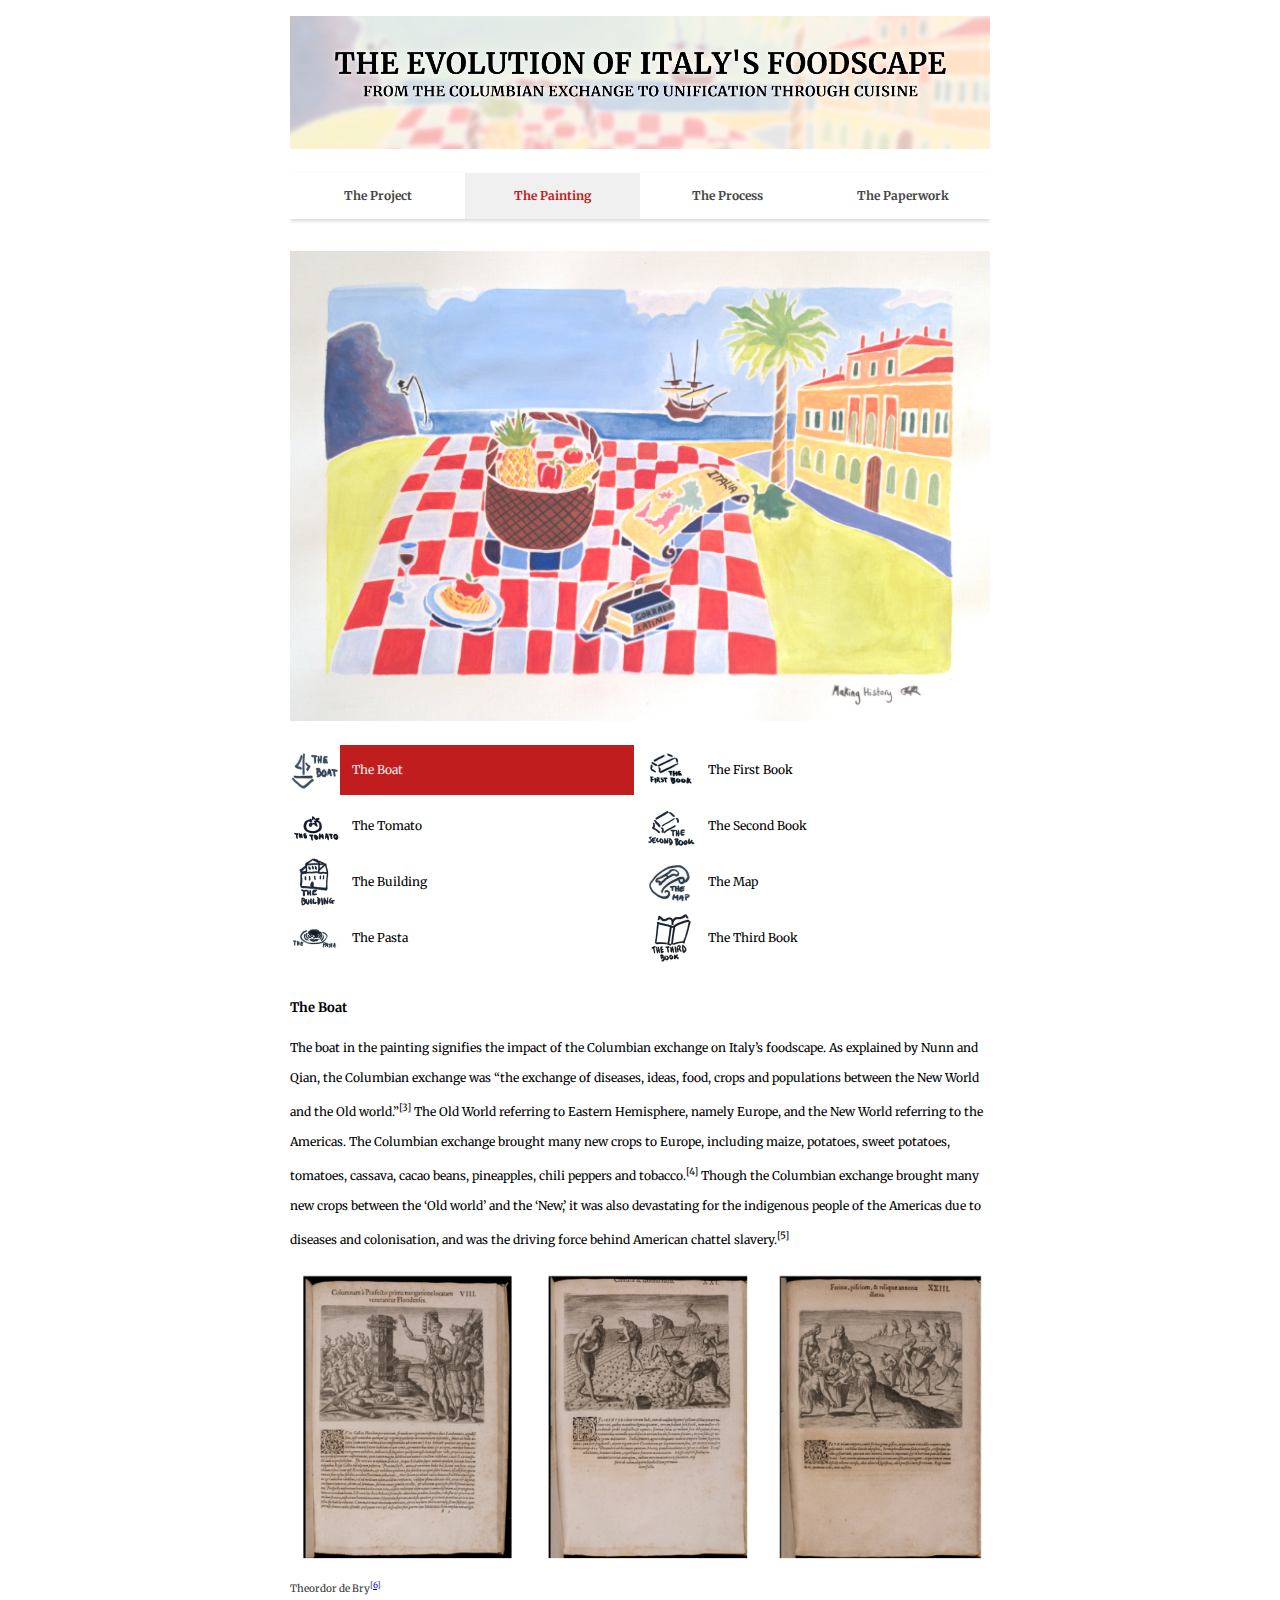
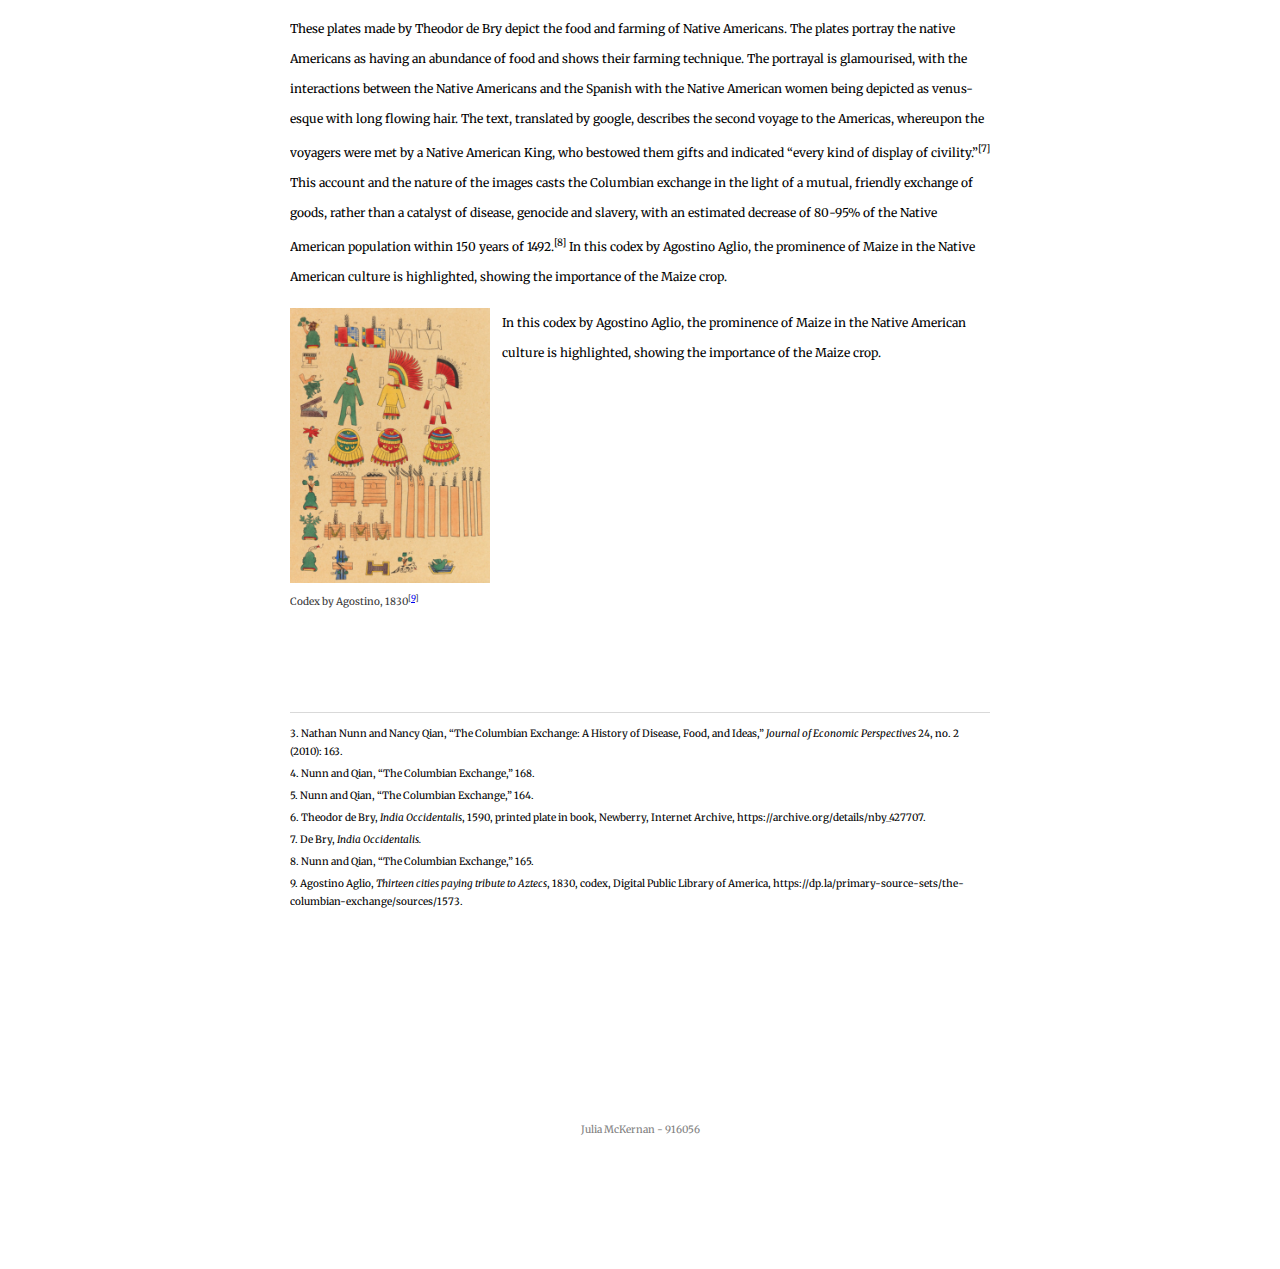
==== commit edbd6ebe: "finish footnotes" ====
--- a/the_painting.html
+++ b/the_painting.html
@@ -566,23 +566,23 @@
                         </div>
                         <div style="height: 4px"></div>
                         <div class="bib-item">
-                            <span>33. </span>
-                        </div>
-                        <div style="height: 4px"></div>
-                        <div class="bib-item">
-                            <span>34. </span>
-                        </div>
-                        <div style="height: 4px"></div>
-                        <div class="bib-item">
-                            <span>35. </span>
-                        </div>
-                        <div style="height: 4px"></div>
-                        <div class="bib-item">
-                            <span>36. </span>
-                        </div>
-                        <div style="height: 4px"></div>
-                        <div class="bib-item">
-                            <span>37. </span>
+                            <span>33. Matthew Hibberd, “National Tastes: Italy and Food Culture,” in <i>Educated Tastes: Food, Drink, and Connoisseur Culture</i>, ed. Jeremy Strong, (University of Nebraska Press, 2011), 82.  </span>
+                        </div>
+                        <div style="height: 4px"></div>
+                        <div class="bib-item">
+                            <span>34. Hibberd, “National Tastes,” 82. </span>
+                        </div>
+                        <div style="height: 4px"></div>
+                        <div class="bib-item">
+                            <span>35. Hibberd, “National Tastes,” 82. </span>
+                        </div>
+                        <div style="height: 4px"></div>
+                        <div class="bib-item">
+                            <span>36. Soulier, E., <i>Italie</i>, 1838, Atlas Map, 51 x 40cm, David Rumsey Historical Map Collection, Cartography Associates. </span>
+                        </div>
+                        <div style="height: 4px"></div>
+                        <div class="bib-item">
+                            <span>37. Jouvet et Cie., <i>Italie</i>, 1882, Atlas Map, 52 x 41cm, David Rumsey Historical Map Collection, Cartography Associates.</span>
                         </div>
                     </div>
                 </div>
@@ -653,55 +653,55 @@
                     </div>
                     <div id="bibliography">
                         <div class="bib-item">
-                            <span>38. </span>
-                        </div>
-                        <div style="height: 4px"></div>
-                        <div class="bib-item">
-                            <span>39. </span>
-                        </div>
-                        <div style="height: 4px"></div>
-                        <div class="bib-item">
-                            <span>40. </span>
-                        </div>
-                        <div style="height: 4px"></div>
-                        <div class="bib-item">
-                            <span>41. </span>
-                        </div>
-                        <div style="height: 4px"></div>
-                        <div class="bib-item">
-                            <span>42. </span>
-                        </div>
-                        <div style="height: 4px"></div>
-                        <div class="bib-item">
-                            <span>43. </span>
-                        </div>
-                        <div style="height: 4px"></div>
-                        <div class="bib-item">
-                            <span>44. </span>
-                        </div>
-                        <div style="height: 4px"></div>
-                        <div class="bib-item">
-                            <span>45. </span>
-                        </div>
-                        <div style="height: 4px"></div>
-                        <div class="bib-item">
-                            <span>46. </span>
-                        </div>
-                        <div style="height: 4px"></div>
-                        <div class="bib-item">
-                            <span>47. </span>
-                        </div>
-                        <div style="height: 4px"></div>
-                        <div class="bib-item">
-                            <span>48. </span>
-                        </div>
-                        <div style="height: 4px"></div>
-                        <div class="bib-item">
-                            <span>49. </span>
-                        </div>
-                        <div style="height: 4px"></div>
-                        <div class="bib-item">
-                            <span>50. </span>
+                            <span>38. Helstosky, “Recipe for the nation,” 124. </span>
+                        </div>
+                        <div style="height: 4px"></div>
+                        <div class="bib-item">
+                            <span>39. Massimo Cerruti and Riccardo Regis, “Standardization patterns and dialect/standard convergence: A northwestern Italian perspective,” <i>Language in Society</i> 43, no.1 (2014): 84.</span>
+                        </div>
+                        <div style="height: 4px"></div>
+                        <div class="bib-item">
+                            <span>40. Helstosky, “Recipe for the nation,” 113.</span>
+                        </div>
+                        <div style="height: 4px"></div>
+                        <div class="bib-item">
+                            <span>41. Helstosky, “Recipe for the nation,” 115. </span>
+                        </div>
+                        <div style="height: 4px"></div>
+                        <div class="bib-item">
+                            <span>42. Helstosky, “Recipe for the nation,” 124. </span>
+                        </div>
+                        <div style="height: 4px"></div>
+                        <div class="bib-item">
+                            <span>43. Alberto Capatti and Massimo Montanari, “The Vocabulary of Food,” in <i>Italian Cuisine: A Cultural History</i>, translated by Aine O’Healy (Columbia University Press, 2003), 202. </span>
+                        </div>
+                        <div style="height: 4px"></div>
+                        <div class="bib-item">
+                            <span>44. Hibberd, “National Tastes,” 93.</span>
+                        </div>
+                        <div style="height: 4px"></div>
+                        <div class="bib-item">
+                            <span>45. Pellegrino Artusi, <i>Science in the Kitchen and the Art of Eating Well</i>, eds Luigi Ballerini and Massimo Ciavolella, translated by Murtha Baca and Stephen Sartarelli (Canada: University of Toronto Press, 2003), 2. </span>
+                        </div>
+                        <div style="height: 4px"></div>
+                        <div class="bib-item">
+                            <span>46. Artusi, <i>Science in the Kitchen</i>, 11. </span>
+                        </div>
+                        <div style="height: 4px"></div>
+                        <div class="bib-item">
+                            <span>47. Artusi, <i>Science in the Kitchen</i>. </span>
+                        </div>
+                        <div style="height: 4px"></div>
+                        <div class="bib-item">
+                            <span>48. Helstosky, “Recipe for the nation,” 118. </span>
+                        </div>
+                        <div style="height: 4px"></div>
+                        <div class="bib-item">
+                            <span>49. Capatti and Montanari, “The Vocabulary of Food,” 204. </span>
+                        </div>
+                        <div style="height: 4px"></div>
+                        <div class="bib-item">
+                            <span>50. Helstosky, “Recipe for the nation,” 116.</span>
                         </div>
                     </div>
                 </div>
--- a/css/styles.css
+++ b/css/styles.css
@@ -57,6 +57,7 @@
     padding: 1rem;
     bottom: 0;
     width: 100%;
+    margin-bottom: 2rem;
 }
 
 
@@ -150,4 +151,4 @@
 
 .image_box {
     display: inline;
-}+}
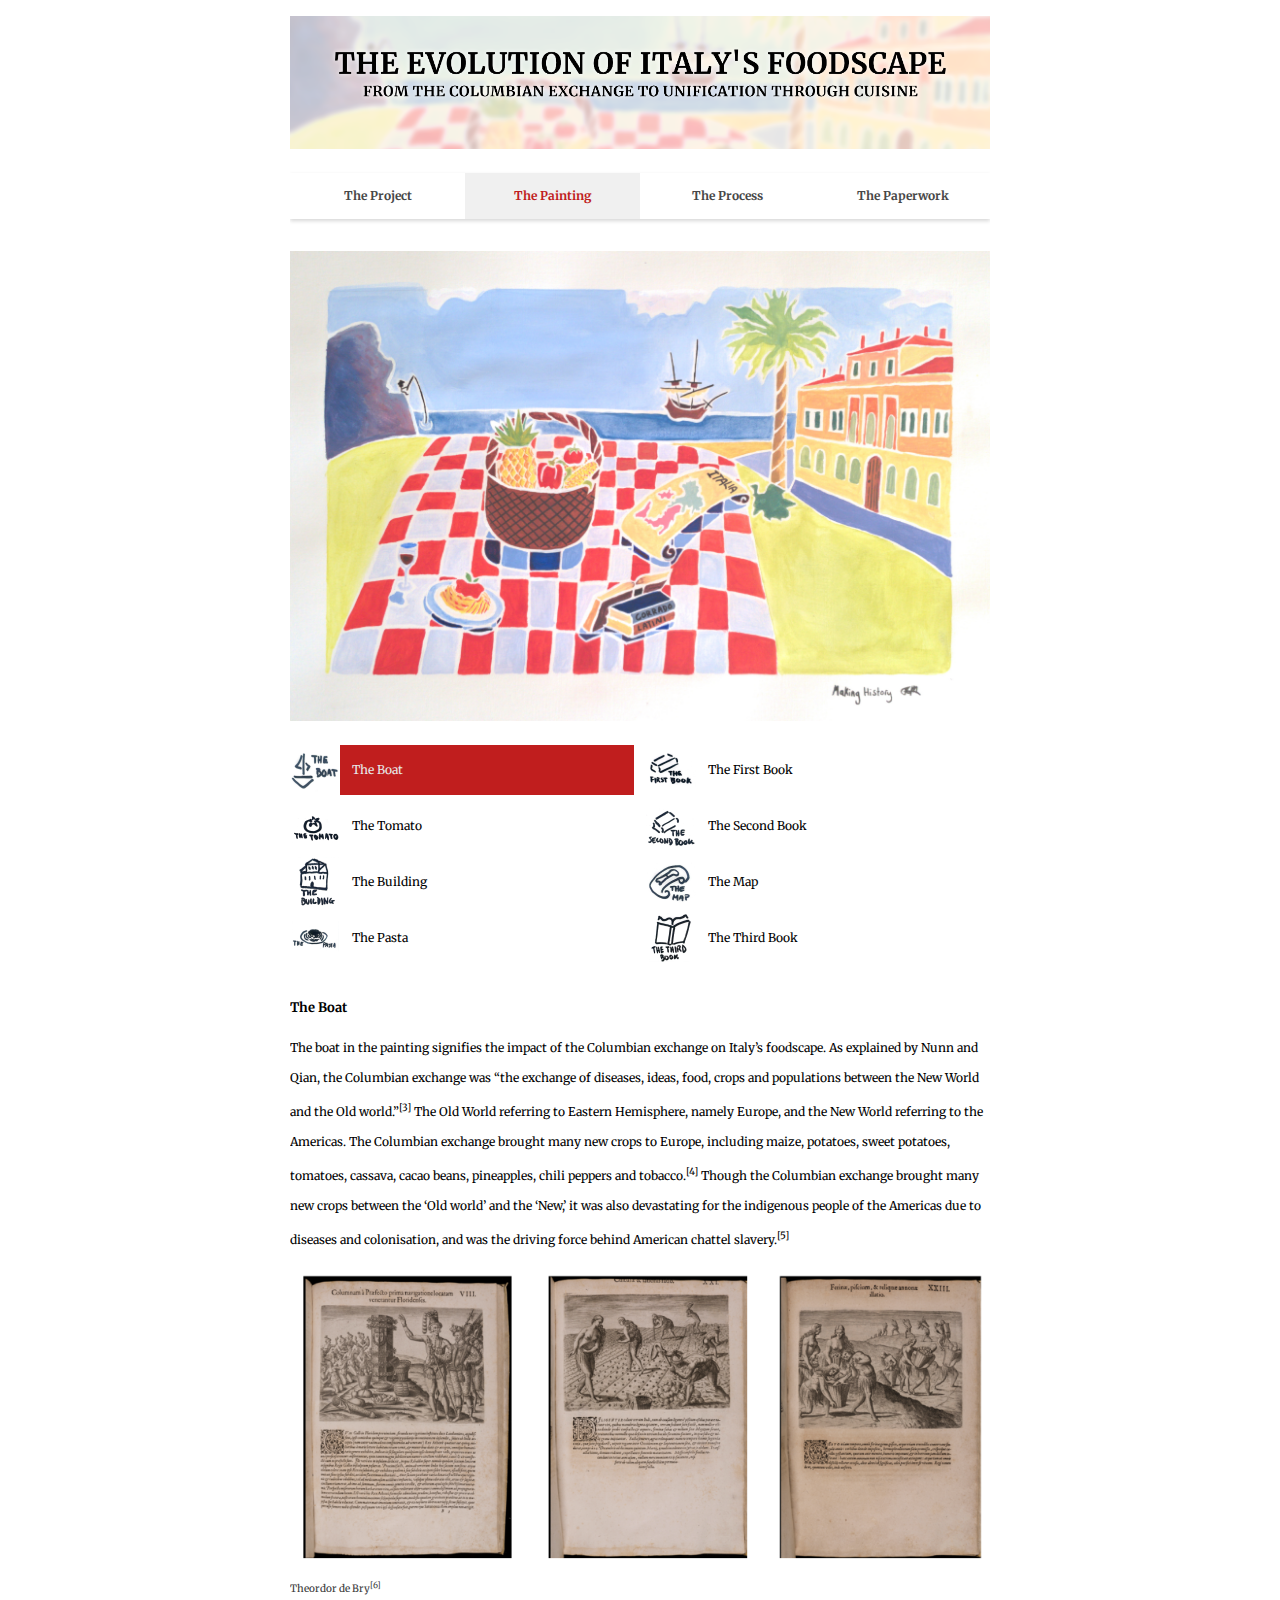
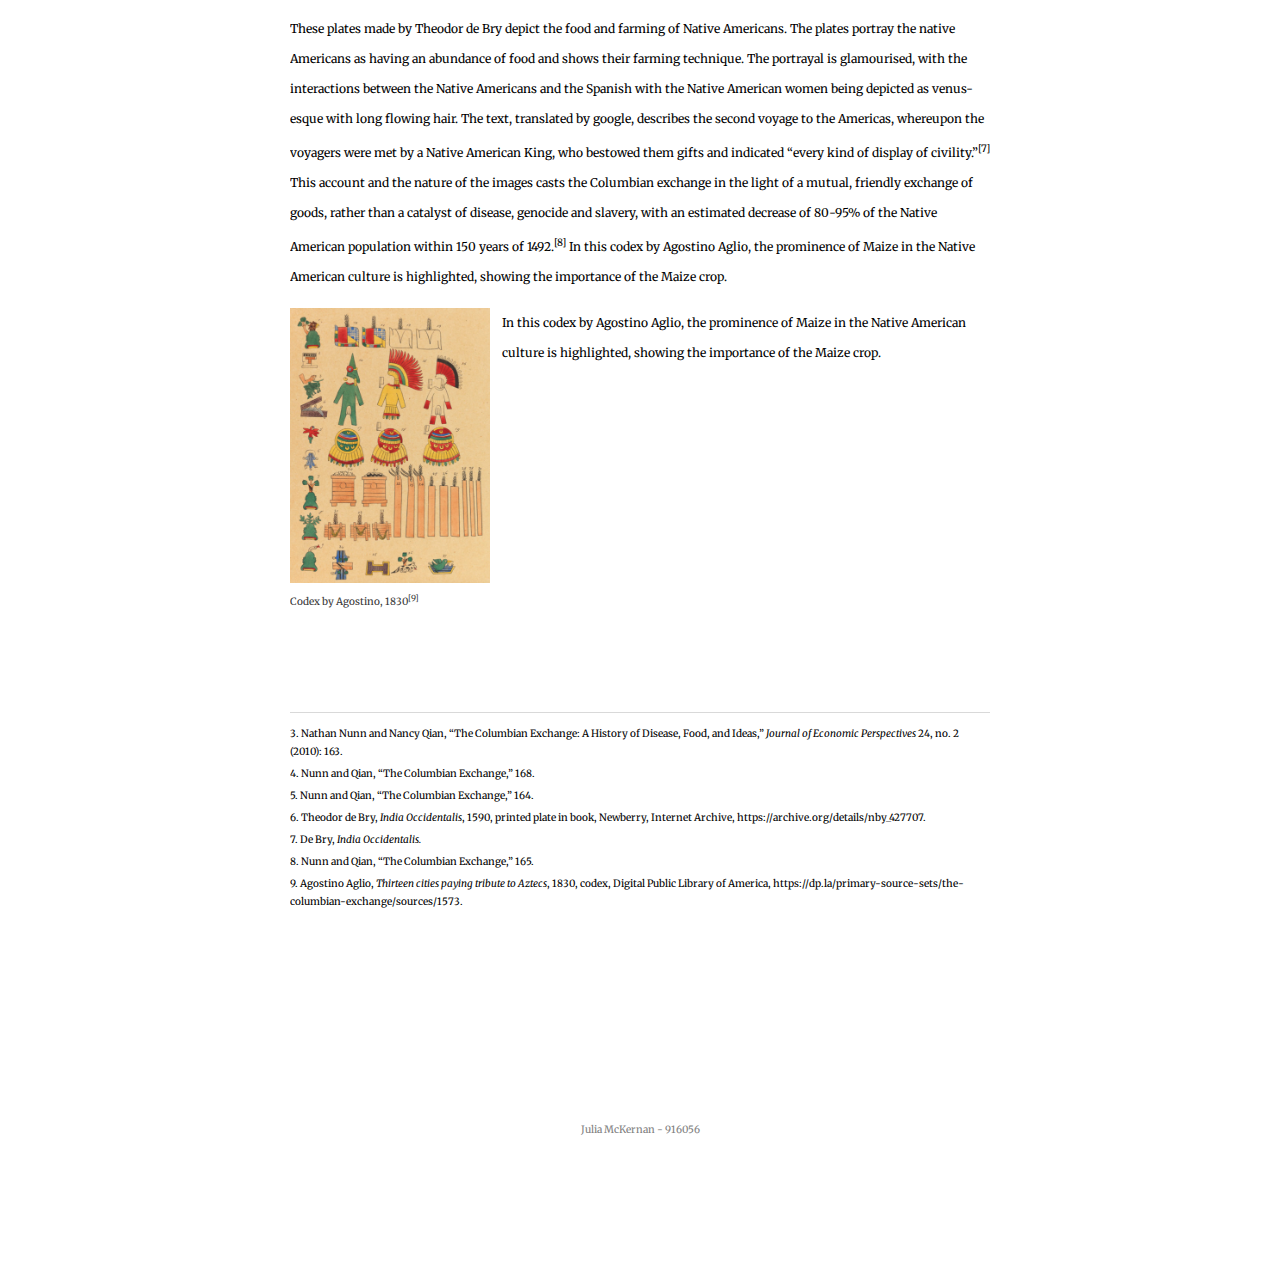
==== commit a6fc0e33: "remove footnote hyperlinks" ====
--- a/the_painting.html
+++ b/the_painting.html
@@ -133,7 +133,7 @@
                     <div style="height: 12px;"></div>
                     <div style="width: 100%" class="image_box">
                         <img class="centered-image" src="images/keys/key1/three.png" />
-                        <div class="caption">Theordor de Bry<sup>[<a href="#bibliography">6</a>]</sup></div>
+                        <div class="caption">Theordor de Bry<sup>[6]</sup></div>
                     </div>
                     <div style="height: 16px;"></div>
                     <div class="text-block">
@@ -153,7 +153,7 @@
                     <div class="op2-left">
                         <div style="width: 200px" class="image_box">
                             <img src="images/keys/key1/second.png" />
-                            <div class="caption">Codex by Agostino, 1830<sup>[<a href="#bibliography">9</a>]</sup></div>
+                            <div class="caption">Codex by Agostino, 1830<sup>[9]</sup></div>
                         </div>
                         <div class="text-block">In this codex by Agostino Aglio, the prominence of Maize in the Native
                             American culture is highlighted, showing the importance of the Maize crop.
@@ -165,7 +165,8 @@
 
                     <div id="bibliography">
                         <div class="bib-item">
-                            <span>3. Nathan Nunn and Nancy Qian, “The Columbian Exchange: A History of Disease, Food, and Ideas,” <i>Journal of Economic Perspectives</i> 24, no. 2 (2010): 163. </span>
+                            <span>3. Nathan Nunn and Nancy Qian, “The Columbian Exchange: A History of Disease, Food,
+                                and Ideas,” <i>Journal of Economic Perspectives</i> 24, no. 2 (2010): 163. </span>
                         </div>
                         <div style="height: 4px"></div>
                         <div class="bib-item">
@@ -177,7 +178,8 @@
                         </div>
                         <div style="height: 4px"></div>
                         <div class="bib-item">
-                            <span>6. Theodor de Bry, <i>India Occidentalis</i>, 1590, printed plate in book, Newberry, Internet Archive, https://archive.org/details/nby_427707.</span>
+                            <span>6. Theodor de Bry, <i>India Occidentalis</i>, 1590, printed plate in book, Newberry,
+                                Internet Archive, https://archive.org/details/nby_427707.</span>
                         </div>
                         <div style="height: 4px"></div>
                         <div class="bib-item">
@@ -189,7 +191,9 @@
                         </div>
                         <div style="height: 4px"></div>
                         <div class="bib-item">
-                            <span>9. Agostino Aglio, <i>Thirteen cities paying tribute to Aztecs</i>, 1830, codex, Digital Public Library of America,  https://dp.la/primary-source-sets/the-columbian-exchange/sources/1573.</span>
+                            <span>9. Agostino Aglio, <i>Thirteen cities paying tribute to Aztecs</i>, 1830, codex,
+                                Digital Public Library of America,
+                                https://dp.la/primary-source-sets/the-columbian-exchange/sources/1573.</span>
                         </div>
                     </div>
                 </div>
@@ -200,13 +204,13 @@
                         <div class="para-h2">The Tomato</div>
                         <div class="text-block">
                             The tomato appears in the painting as an example of the impact of food from the Americas on
-                            Italian cuisine. Though other influential foods such as the potato and eggplant came to
-                            Europe had massive impacts, for Italian cuisine, none were so influential as the Tomato. The
-                            focus on the tomato in my research is partly due to its symbolism in representing all foods
-                            brought by the Columbian Exchange, but mostly it is to highlight the tremendous impact that
-                            one element can have on an entire culture. The tomato is synonymous with Italian food
-                            throughout the world today, and its journey onto the plate of Italy is intrinsically linked
-                            with the evolution of Italian cuisine into what it is today.
+                            Italian cuisine. Though other influential foods such as the potato and chili pepper came to
+                            Europe, for Italian cuisine, none were so influential as the tomato. The focus on the tomato
+                            in my research is partly due to its symbolism in representing all foods brought by the
+                            Columbian exchange, but mostly it is to highlight the tremendous impact that one element can
+                            have on an entire culture. The tomato is synonymous with Italian food throughout the world,
+                            and its journey onto the plate of Italy is intrinsically linked with the evolution of
+                            Italian cuisine into what it is today.
                         </div>
                         <div class="para-break"></div>
                         <div class="text-block">Though the tomato was known to be in Italy as early as 1548, it was not
@@ -232,7 +236,7 @@
                         </div>
                         <div id="bibliography">
                             <div class="bib-item">
-                                <span>10. Gentilcore, <i>Pomodoro!</i>, 2.  </span>
+                                <span>10. Gentilcore, <i>Pomodoro!</i>, 2. </span>
                             </div>
                             <div style="height: 4px"></div>
                             <div class="bib-item">
@@ -278,7 +282,9 @@
                     </div>
                     <div id="bibliography">
                         <div class="bib-item">
-                            <span>16. Tinde Van Andel et al,. “Sixteenth-century tomatoes in Europe: who saw them, what did they look like, and where did they come from?,” <i>PeerJ</i> (2022): 5, https://doi.org/10.21203/rs.3.rs-715398/v1.</span>
+                            <span>16. Tinde Van Andel et al,. “Sixteenth-century tomatoes in Europe: who saw them, what
+                                did they look like, and where did they come from?,” <i>PeerJ</i> (2022): 5,
+                                https://doi.org/10.21203/rs.3.rs-715398/v1.</span>
                         </div>
                         <div style="height: 4px"></div>
                         <div class="bib-item">
@@ -302,32 +308,24 @@
                 <!-- 4) THE PASTA -->
                 <div class="pin4b">
                     <div class="para-h2">The Pasta</div>
-                    <div class="op2-left">
-                        <div style="width: 300px" class="image_box">
-                            <img src="images/keys/key4/the_pasta.png">
-                            <div class="caption">Saverio Della Gatta “Two works: Eating Spaghetti Outdoors and Priest on
-                                a Walk” 1805<sup>21</sup>
-                            </div>
-                        </div>
-                        <div class="text-block">
-                            The bowl of pasta is included to celebrate Italy’s most ubiquitous dish. The red tomato
-                            sauce
-                            further establishes the bond between tomatoes and Italian cuisine and shows how something
-                            can
-                            grow in cultural significance. Pasta with a sauce of tomatoes can be seen as early as 1880s
-                            Naples, where “for those who could afford it, tomatoes […] form the customary seasoning for
-                            macaroni, and not a day goes by when they do not appear on the table of the middle
-                            class.”<sup>[21]</sup> Pasta became a main feature of Italian cuisine in the middle ages and
-                            “has emerged as the symbol of Italian culinary genius […] both in its national identity and
-                            in
-                            its regional diversity.”<sup>[22]</sup> Therefore, displaying pasta, particularly with the
-                            now
-                            standard tomato sauce, accentuates the significance of the dish in Italian cuisine, as well
-                            as
-                            its history and its adaptability, with all Italian regions having their own interpretation
-                            of
-                            the fundamental dish.
-                        </div>
+                    <div class="text-block">
+                        The bowl of pasta is included to celebrate Italy’s most ubiquitous dish. The red tomato
+                        sauce
+                        further establishes the bond between tomatoes and Italian cuisine and shows how something
+                        can
+                        grow in cultural significance. Pasta with a sauce of tomatoes can be seen as early as 1880s
+                        Naples, where “for those who could afford it, tomatoes […] form the customary seasoning for
+                        macaroni, and not a day goes by when they do not appear on the table of the middle
+                        class.”<sup>[21]</sup> Pasta became a main feature of Italian cuisine in the middle ages and
+                        “has emerged as the symbol of Italian culinary genius […] both in its national identity and
+                        in
+                        its regional diversity.”<sup>[22]</sup> Therefore, displaying pasta, particularly with the
+                        now
+                        standard tomato sauce, accentuates the significance of the dish in Italian cuisine, as well
+                        as
+                        its history and its adaptability, with all Italian regions having their own interpretation
+                        of
+                        the fundamental dish.
                     </div>
                     <div id="bibliography">
                         <div class="bib-item">
@@ -335,7 +333,9 @@
                         </div>
                         <div style="height: 4px"></div>
                         <div class="bib-item">
-                            <span>22. Silvano Serventi, Françoise Sabban, and Antony Shugaar. “The Taste for Pasta.” <i>In Pasta: The Story of a Universal Food</i>, (Columbia University Press, 2002), 227. </span>
+                            <span>22. Silvano Serventi, Françoise Sabban, and Antony Shugaar. “The Taste for Pasta.”
+                                <i>In Pasta: The Story of a Universal Food</i>, (Columbia University Press, 2002), 227.
+                            </span>
                         </div>
                     </div>
                 </div>
@@ -391,7 +391,9 @@
                     </div>
                     <div id="bibliography">
                         <div class="bib-item">
-                            <span>23. Tommaso Astarita, “Introduction,” in <i>Antonio Latini’s “The Modern Steward, or the Art of Preparing Banquets Well” A Complete English Translation</i>, ed. Tommaso Astarita (Leeds: ARC Humanities Press, 2019), 1. </span>
+                            <span>23. Tommaso Astarita, “Introduction,” in <i>Antonio Latini’s “The Modern Steward, or
+                                    the Art of Preparing Banquets Well” A Complete English Translation</i>, ed. Tommaso
+                                Astarita (Leeds: ARC Humanities Press, 2019), 1. </span>
                         </div>
                         <div style="height: 4px"></div>
                         <div class="bib-item">
@@ -403,7 +405,9 @@
                         </div>
                         <div style="height: 4px"></div>
                         <div class="bib-item">
-                            <span>26. Francisco de Grado (engraved by) and Antonio Latini (written by), <i>Lo Scalco alla Moderna</i>, 1694, printed book with intaglio illustrations, 22.5 x 16.5 x 4.2 cm, The Met,  https://www.metmuseum.org/art/collection/search/352981. </span>
+                            <span>26. Francisco de Grado (engraved by) and Antonio Latini (written by), <i>Lo Scalco
+                                    alla Moderna</i>, 1694, printed book with intaglio illustrations, 22.5 x 16.5 x 4.2
+                                cm, The Met, https://www.metmuseum.org/art/collection/search/352981. </span>
                         </div>
                     </div>
                 </div>
@@ -414,7 +418,7 @@
                     <div class="op2-right">
                         <div style="width: 200px" class="image_box">
                             <img src="images/keys/key6/vincenzo.png">
-                            <div class="caption">Portrait of Vincenzo Corrado<sup>[<a href="#bibliography">30</a>]</sup>
+                            <div class="caption">Portrait of Vincenzo Corrado<sup>[30]</sup>
                             </div>
                         </div>
                         <div class="text-block">
@@ -464,11 +468,13 @@
 
                     <div id="bibliography">
                         <div class="bib-item">
-                            <span>27. “Corrado, Il cuoco galante,” Parma E La Sua Storia, https://www.parmaelasuastoria.it/Corrado-Il-cuoco-galante.aspx.  </span>
-                        </div>
-                        <div style="height: 4px"></div>
-                        <div class="bib-item">
-                            <span>28. Vincenzo Corrado, <i>Il Cuoco Gallante</i>, 4th ed. (Nicola Russo, 1792), 5-6. </span>
+                            <span>27. “Corrado, Il cuoco galante,” Parma E La Sua Storia,
+                                https://www.parmaelasuastoria.it/Corrado-Il-cuoco-galante.aspx. </span>
+                        </div>
+                        <div style="height: 4px"></div>
+                        <div class="bib-item">
+                            <span>28. Vincenzo Corrado, <i>Il Cuoco Gallante</i>, 4th ed. (Nicola Russo, 1792), 5-6.
+                            </span>
                         </div>
                         <div style="height: 4px"></div>
                         <div class="bib-item">
@@ -476,7 +482,8 @@
                         </div>
                         <div style="height: 4px"></div>
                         <div class="bib-item">
-                            <span>30. Portrait of Vincenzo Corrado, drawing, Fondazione Terra d’Otranto https://www.fondazioneterradotranto.it/tag/vincenzo-corrado/. </span>
+                            <span>30. Portrait of Vincenzo Corrado, drawing, Fondazione Terra d’Otranto
+                                https://www.fondazioneterradotranto.it/tag/vincenzo-corrado/. </span>
                         </div>
                     </div>
 
@@ -545,7 +552,7 @@
                             <div class="caption">Here is a map of 1838 pre-unification Italy,
                                 showing the different regions and the
                                 clear north south divide, one which was
-                                never truly resolved.<sup>[<a href="#bibliography">36</a>]</sup>
+                                never truly resolved.<sup>[36]</sup>
                             </div>
                         </div>
                         <div style="width: 250px" class="image_box">
@@ -558,15 +565,21 @@
                     </div>
                     <div id="bibliography">
                         <div class="bib-item">
-                            <span>31. Michel Huysseune. “Representations of Northern and Southern Italy,” in <i>Modernity and Secession: The Social Sciences and the Political Discourse of the lega nord in Italy</i>, 1st ed., (Berghahn Books, 2006), 125.  </span>
-                        </div>
-                        <div style="height: 4px"></div>
-                        <div class="bib-item">
-                            <span>32. Anna Missiaia, “Where do we go from here? Market access and regional development in Italy (1871-1911),” <i>European Review of Economic History</i> 20, no. 2 (2016), 215. </span>
-                        </div>
-                        <div style="height: 4px"></div>
-                        <div class="bib-item">
-                            <span>33. Matthew Hibberd, “National Tastes: Italy and Food Culture,” in <i>Educated Tastes: Food, Drink, and Connoisseur Culture</i>, ed. Jeremy Strong, (University of Nebraska Press, 2011), 82.  </span>
+                            <span>31. Michel Huysseune. “Representations of Northern and Southern Italy,” in
+                                <i>Modernity and Secession: The Social Sciences and the Political Discourse of the lega
+                                    nord in Italy</i>, 1st ed., (Berghahn Books, 2006), 125. </span>
+                        </div>
+                        <div style="height: 4px"></div>
+                        <div class="bib-item">
+                            <span>32. Anna Missiaia, “Where do we go from here? Market access and regional development
+                                in Italy (1871-1911),” <i>European Review of Economic History</i> 20, no. 2 (2016), 215.
+                            </span>
+                        </div>
+                        <div style="height: 4px"></div>
+                        <div class="bib-item">
+                            <span>33. Matthew Hibberd, “National Tastes: Italy and Food Culture,” in <i>Educated Tastes:
+                                    Food, Drink, and Connoisseur Culture</i>, ed. Jeremy Strong, (University of Nebraska
+                                Press, 2011), 82. </span>
                         </div>
                         <div style="height: 4px"></div>
                         <div class="bib-item">
@@ -578,11 +591,13 @@
                         </div>
                         <div style="height: 4px"></div>
                         <div class="bib-item">
-                            <span>36. Soulier, E., <i>Italie</i>, 1838, Atlas Map, 51 x 40cm, David Rumsey Historical Map Collection, Cartography Associates. </span>
-                        </div>
-                        <div style="height: 4px"></div>
-                        <div class="bib-item">
-                            <span>37. Jouvet et Cie., <i>Italie</i>, 1882, Atlas Map, 52 x 41cm, David Rumsey Historical Map Collection, Cartography Associates.</span>
+                            <span>36. Soulier, E., <i>Italie</i>, 1838, Atlas Map, 51 x 40cm, David Rumsey Historical
+                                Map Collection, Cartography Associates. </span>
+                        </div>
+                        <div style="height: 4px"></div>
+                        <div class="bib-item">
+                            <span>37. Jouvet et Cie., <i>Italie</i>, 1882, Atlas Map, 52 x 41cm, David Rumsey Historical
+                                Map Collection, Cartography Associates.</span>
                         </div>
                     </div>
                 </div>
@@ -657,7 +672,9 @@
                         </div>
                         <div style="height: 4px"></div>
                         <div class="bib-item">
-                            <span>39. Massimo Cerruti and Riccardo Regis, “Standardization patterns and dialect/standard convergence: A northwestern Italian perspective,” <i>Language in Society</i> 43, no.1 (2014): 84.</span>
+                            <span>39. Massimo Cerruti and Riccardo Regis, “Standardization patterns and dialect/standard
+                                convergence: A northwestern Italian perspective,” <i>Language in Society</i> 43, no.1
+                                (2014): 84.</span>
                         </div>
                         <div style="height: 4px"></div>
                         <div class="bib-item">
@@ -673,7 +690,9 @@
                         </div>
                         <div style="height: 4px"></div>
                         <div class="bib-item">
-                            <span>43. Alberto Capatti and Massimo Montanari, “The Vocabulary of Food,” in <i>Italian Cuisine: A Cultural History</i>, translated by Aine O’Healy (Columbia University Press, 2003), 202. </span>
+                            <span>43. Alberto Capatti and Massimo Montanari, “The Vocabulary of Food,” in <i>Italian
+                                    Cuisine: A Cultural History</i>, translated by Aine O’Healy (Columbia University
+                                Press, 2003), 202. </span>
                         </div>
                         <div style="height: 4px"></div>
                         <div class="bib-item">
@@ -681,7 +700,9 @@
                         </div>
                         <div style="height: 4px"></div>
                         <div class="bib-item">
-                            <span>45. Pellegrino Artusi, <i>Science in the Kitchen and the Art of Eating Well</i>, eds Luigi Ballerini and Massimo Ciavolella, translated by Murtha Baca and Stephen Sartarelli (Canada: University of Toronto Press, 2003), 2. </span>
+                            <span>45. Pellegrino Artusi, <i>Science in the Kitchen and the Art of Eating Well</i>, eds
+                                Luigi Ballerini and Massimo Ciavolella, translated by Murtha Baca and Stephen Sartarelli
+                                (Canada: University of Toronto Press, 2003), 2. </span>
                         </div>
                         <div style="height: 4px"></div>
                         <div class="bib-item">
